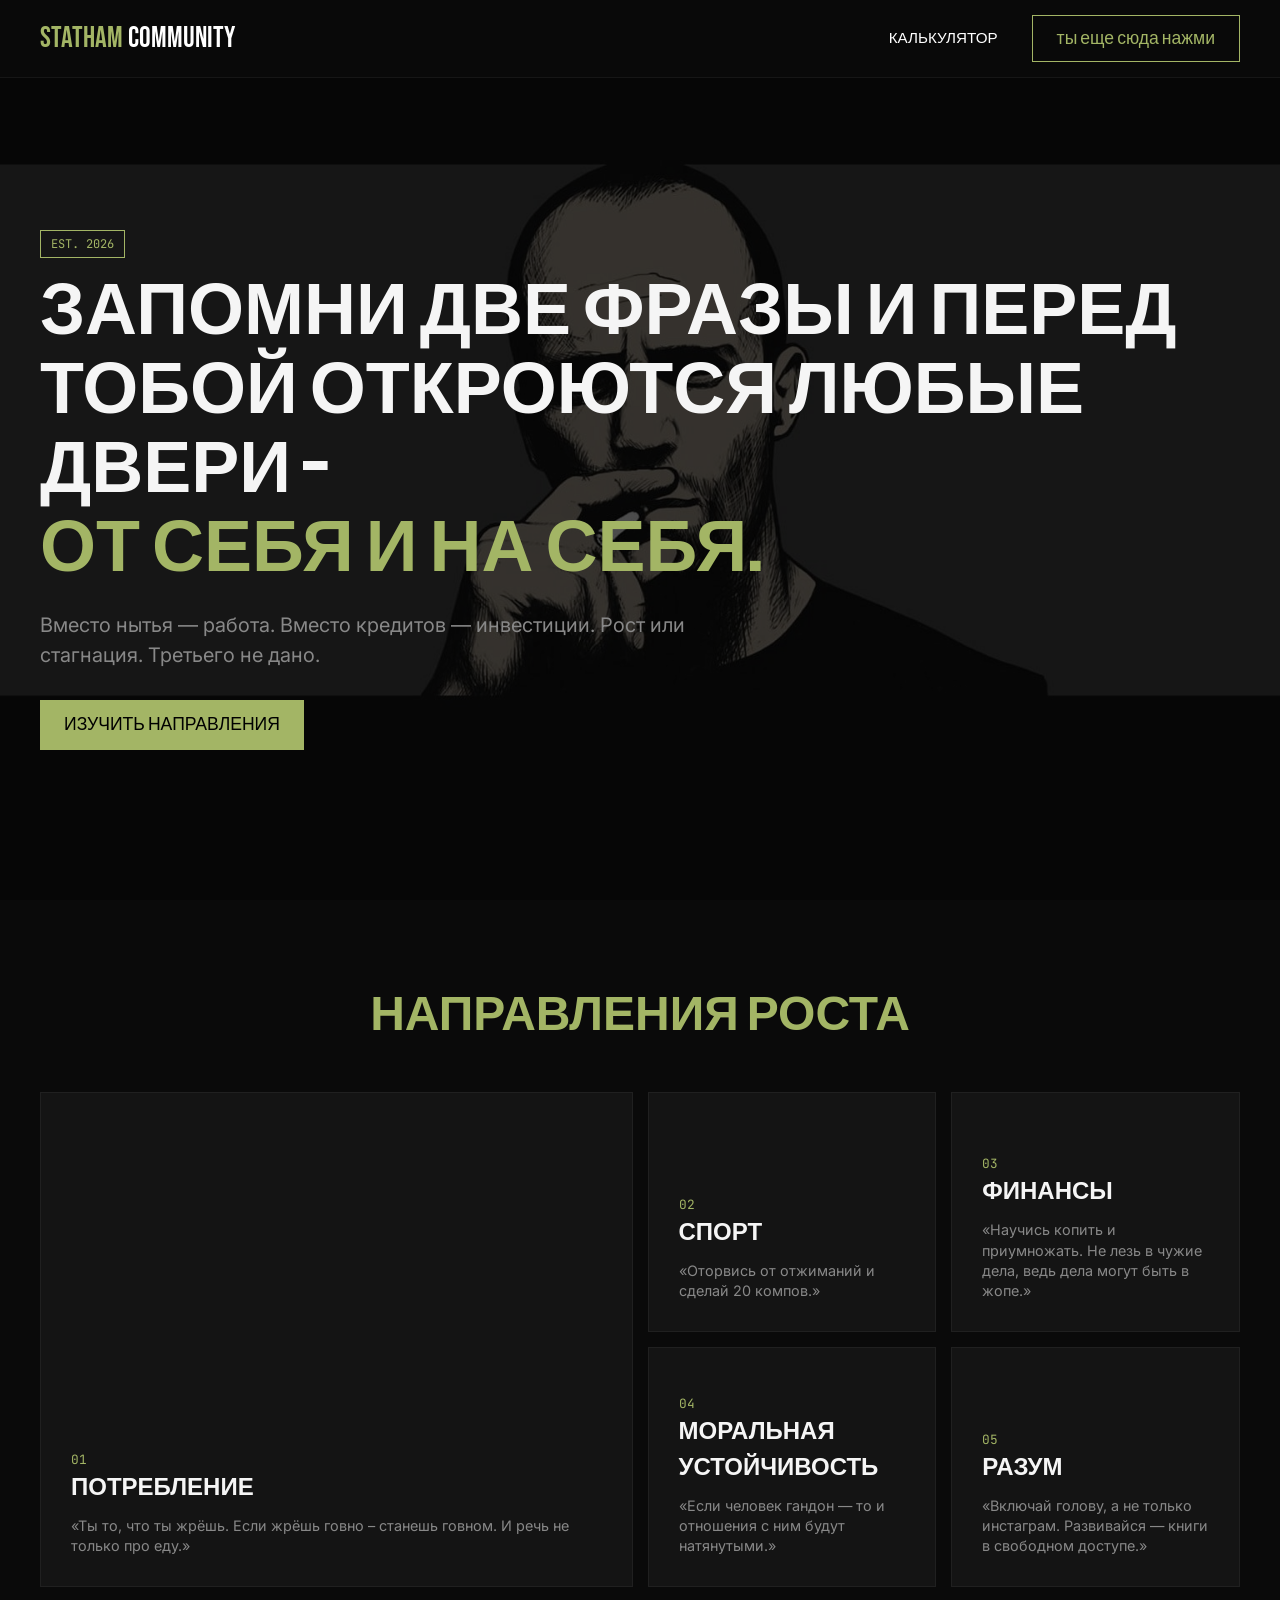
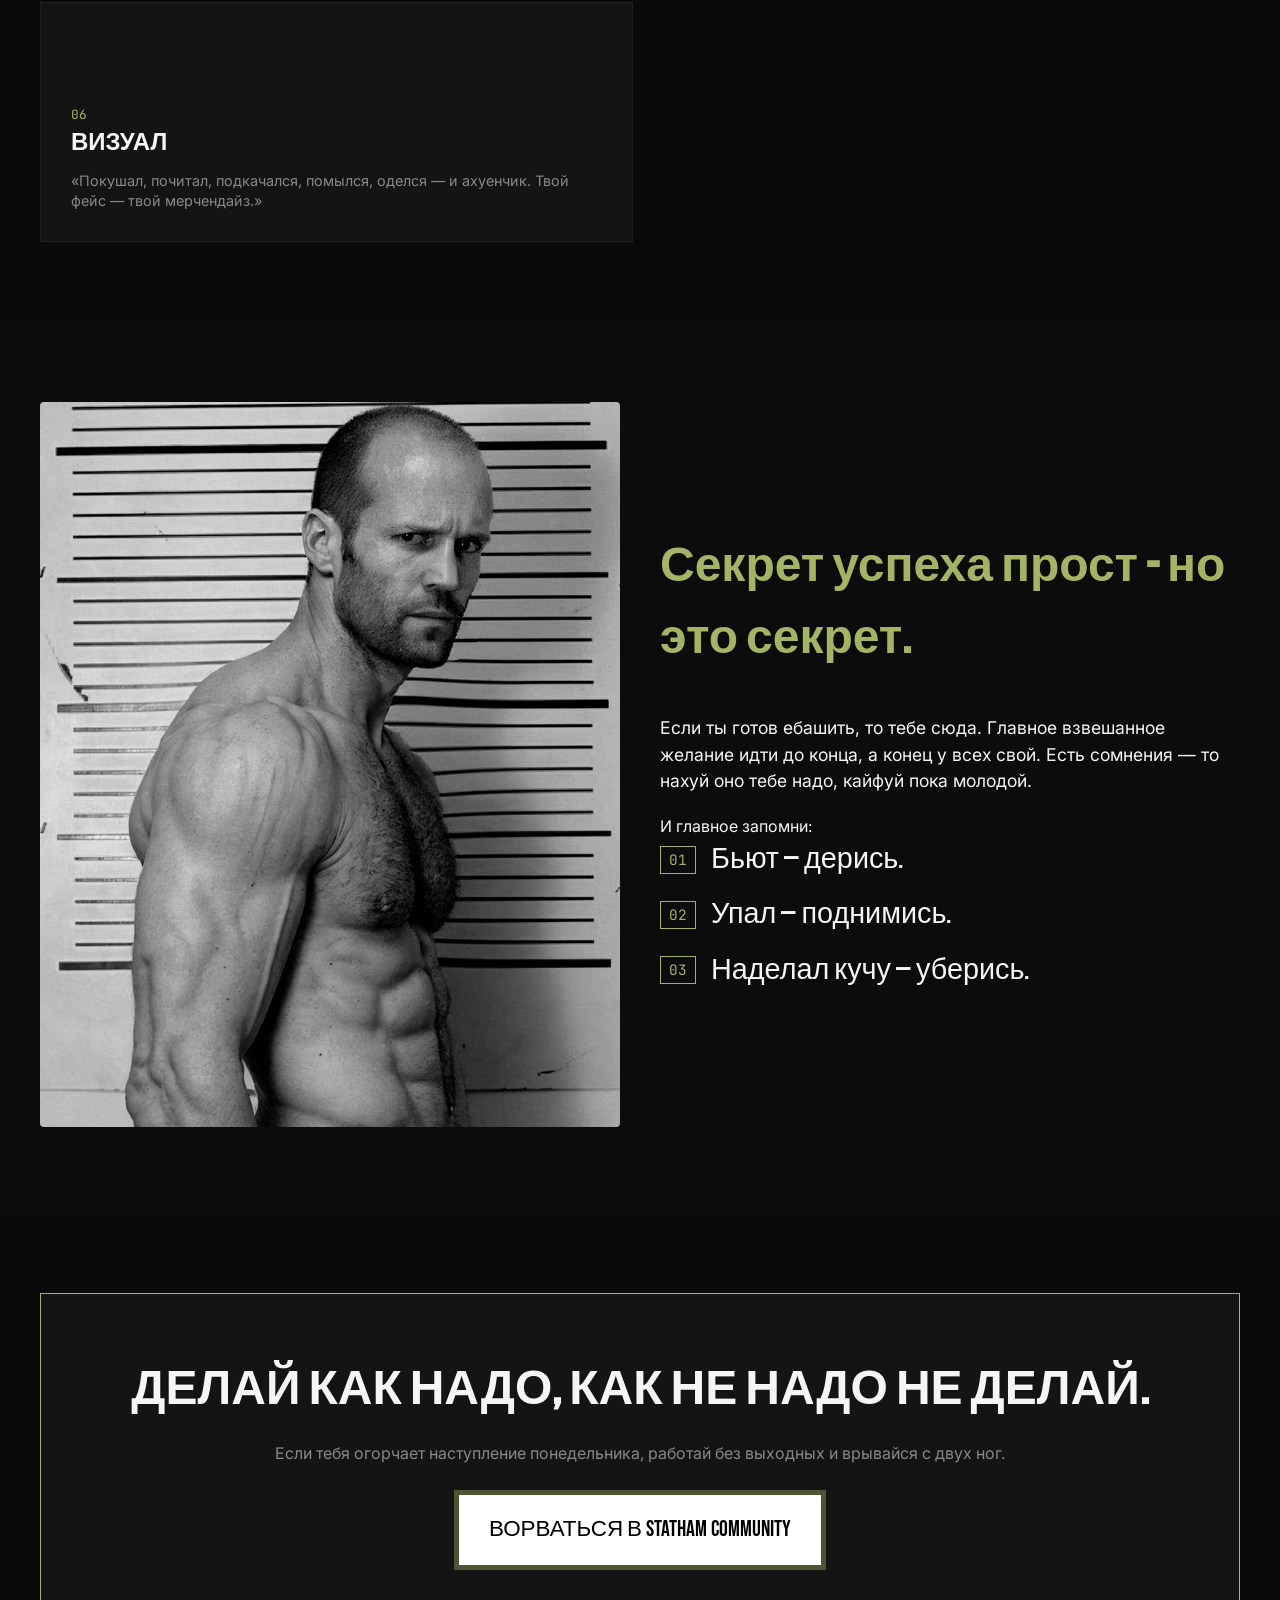
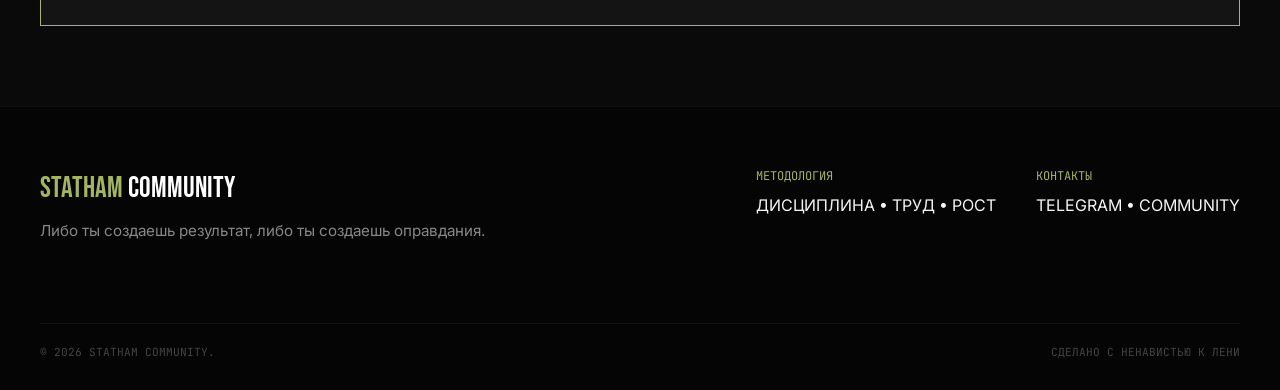
==== index.html @ 3c7dc732 "fix mobile" ====
<!DOCTYPE html>
<html lang="ru">
<head>
    <meta charset="UTF-8">
    <meta name="viewport" content="width=device-width, initial-scale=1.0, maximum-scale=1.0, user-scalable=no">
    <title>STATHAM COMMUNITY | Рост или стагнация</title>
    <link rel="preconnect" href="https://fonts.googleapis.com">
    <link rel="preconnect" href="https://fonts.gstatic.com" crossorigin>
    <link href="https://fonts.googleapis.com/css2?family=Bebas+Neue&family=Inter:wght@300;400;700;900&family=JetBrains+Mono:wght@400;500&display=swap" rel="stylesheet">
    <link rel="stylesheet" href="css/style.css">
</head>
<body>

    <div id="memModal" class="modal">
        <div class="modal-content modal-mem">
            <span class="close" id="closeMem">&times;</span>
            <div class="modal-badge">STATHAM ADVICE</div>
            <div class="modal-img-container">
                <img src="assets/death-in-poverty.jpg" alt="Advice" class="modal-img">
            </div>
            <p class="modal-caption">Деньги не главное, главное их наличие</p>
        </div>
    </div>

    <div id="calcModal" class="modal">
        <div class="modal-content modal-large">
            <span class="close" id="closeCalc">&times;</span>
            <div class="iframe-wrapper">
                <iframe src="calculation.html" frameborder="0" class="calc-iframe"></iframe>
            </div>
        </div>
    </div>

    <header class="header">
        <div class="container header-inner">
            <div class="logo">STATHAM <span>COMMUNITY</span></div>
            <nav class="header-buttons">
                <button class="btn btn-text" id="calcBtn">КАЛЬКУЛЯТОР</button>
                <button class="btn btn-outline" id="memBtn">ты еще сюда нажми</button>
            </nav>
        </div>
    </header>

    <main>
        <section class="hero">
            <div class="hero-bg"><img src="assets/statham-hero.jpg" alt="Statham Hero"></div>
            <div class="container hero-content">
                <div class="badge fade-up">EST. 2026</div>
                <h1 class="hero-title fade-up">Запомни две фразы и перед тобой откроются любые двери – <span>от себя и на себя.</span></h1>
                <p class="hero-subtitle fade-up">Вместо нытья — работа. Вместо кредитов — инвестиции. Рост или стагнация. Третьего не дано.</p>
                <div class="hero-actions fade-up">
                    <a href="#directions" class="btn btn-primary">ИЗУЧИТЬ НАПРАВЛЕНИЯ</a>
                </div>
            </div>
        </section>

        <section class="directions" id="directions">
            <div class="container">
                <h2 class="section-title fade-up">НАПРАВЛЕНИЯ РОСТА</h2>
                <div class="bento-grid">
                    <div class="bento-item card-large fade-up"><div class="card-content"><span class="card-num">01</span><h3>ПОТРЕБЛЕНИЕ</h3><p>«Ты то, что ты жрёшь. Если жрёшь говно – станешь говном. И речь не только про еду.»</p></div></div>
                    <div class="bento-item card-small fade-up"><div class="card-content"><span class="card-num">02</span><h3>СПОРТ</h3><p>«Оторвись от отжиманий и сделай 20 компов.»</p></div></div>
                    <div class="bento-item card-small fade-up"><div class="card-content"><span class="card-num">03</span><h3>ФИНАНСЫ</h3><p>«Научись копить и приумножать. Не лезь в чужие дела, ведь дела могут быть в жопе.»</p></div></div>
                    <div class="bento-item card-medium fade-up"><div class="card-content"><span class="card-num">04</span><h3>МОРАЛЬНАЯ УСТОЙЧИВОСТЬ</h3><p>«Если человек гандон — то и отношения с ним будут натянутыми.»</p></div></div>
                    <div class="bento-item card-medium fade-up"><div class="card-content"><span class="card-num">05</span><h3>РАЗУМ</h3><p>«Включай голову, а не только инстаграм. Развивайся — книги в свободном доступе.»</p></div></div>
                    <div class="bento-item card-wide fade-up"><div class="card-content"><span class="card-num">06</span><h3>ВИЗУАЛ</h3><p>«Покушал, почитал, подкачался, помылся, оделся — и ахуенчик. Твой фейс — твой мерчендайз.»</p></div></div>
                </div>
            </div>
        </section>

        <section class="rules">
            <div class="container rules-wrapper">
                <div class="rules-image fade-up"><img src="assets/statham-portrait.jpg" alt="Statham"></div>
                <div class="rules-content fade-up">
                    <h2 class="section-title left">Секрет успеха прост - но это секрет.</h2>
                    <p class="rules-text">Если ты готов ебашить, то тебе сюда. Главное взвешанное желание идти до конца, а конец у всех свой. Есть сомнения — то нахуй оно тебе надо, кайфуй пока молодой.</p>
                    <div class="rules-note">И главное запомни:</div>
                    <div class="rules-list">
                        <div class="rule-item"><span>01</span> Бьют — дерись.</div>
                        <div class="rule-item"><span>02</span> Упал — поднимись.</div>
                        <div class="rule-item"><span>03</span> Наделал кучу — уберись.</div>
                    </div>
                </div>
            </div>
        </section>

        <section class="cta">
            <div class="container">
                <div class="cta-box fade-up">
                    <h2 class="cta-title">ДЕЛАЙ КАК НАДО, КАК НЕ НАДО НЕ ДЕЛАЙ.</h2>
                    <p class="cta-text">Если тебя огорчает наступление понедельника, работай без выходных и врывайся с двух ног.</p>
                    <a href="https://t.me/+xe--AqXESy5hMDQy" class="btn btn-cta" target="_blank">ВОРВАТЬСЯ В STATHAM COMMUNITY</a>
                </div>
            </div>
        </section>
    </main>

    <footer class="footer">
        <div class="container footer-grid">
            <div class="footer-brand">
                <div class="logo">STATHAM <span>COMMUNITY</span></div>
                <p class="footer-tagline">Либо ты создаешь результат, либо ты создаешь оправдания.</p>
            </div>
            <div class="footer-info">
                <div class="footer-col">
                    <span class="footer-label">МЕТОДОЛОГИЯ</span>
                    <p>ДИСЦИПЛИНА • ТРУД • РОСТ</p>
                </div>
                <div class="footer-col">
                    <span class="footer-label">КОНТАКТЫ</span>
                    <p>TELEGRAM • COMMUNITY</p>
                </div>
            </div>
            <div class="footer-bottom">
                <p class="footer-copy">© 2026 STATHAM COMMUNITY.</p>
                <p class="footer-hate">СДЕЛАНО С НЕНАВИСТЬЮ К ЛЕНИ</p>
            </div>
        </div>
    </footer>

    <script src="js/script.js"></script>
</body>
</html>
---- css/style.css ----
:root {
    --primary: #A3B565;
    --primary-glow: rgba(163, 181, 101, 0.4);
    --bg: #0A0A0A;
    --card-bg: #141414;
    --text: #F5F5F5;
    --text-muted: #888;
    --font-main: 'Inter', sans-serif;
    --font-accent: 'Bebas Neue', sans-serif;
    --font-mono: 'JetBrains Mono', monospace;
    --transition: all 0.4s cubic-bezier(0.165, 0.84, 0.44, 1);
}

* { margin: 0; padding: 0; box-sizing: border-box; }
body { background: var(--bg); color: var(--text); font-family: var(--font-main); line-height: 1.5; overflow-x: hidden; -webkit-tap-highlight-color: transparent; }
.container { max-width: 1240px; margin: 0 auto; padding: 0 20px; }

.btn { display: inline-block; padding: 12px 24px; font-family: var(--font-accent); font-size: 1.1rem; text-decoration: none; cursor: pointer; border: none; transition: var(--transition); text-align: center; }
.btn-primary { background: var(--primary); color: #000; }
.btn-outline { background: transparent; border: 1px solid var(--primary); color: var(--primary); }
.btn-text { background: transparent; color: #fff; font-size: 0.95rem; }
.btn-cta { background: #fff; color: #000; padding: 18px 30px; font-size: 1.4rem; font-family: var(--font-accent); text-decoration: none; display: inline-block; box-shadow: 0 0 0 5px var(--primary-glow); }

.header { position: fixed; top: 0; width: 100%; z-index: 1000; padding: 15px 0; background: rgba(10, 10, 10, 0.9); backdrop-filter: blur(10px); border-bottom: 1px solid rgba(255,255,255,0.05); }
.header-inner { display: flex; justify-content: space-between; align-items: center; }
.logo { font-family: var(--font-accent); font-size: 1.8rem; color: var(--primary); text-decoration: none; }
.logo span { color: #fff; }
.header-buttons { display: flex; gap: 10px; }

.hero { min-height: 100vh; display: flex; align-items: center; position: relative; padding-top: 80px; }
.hero-bg { position: absolute; inset: 0; z-index: -1; }
.hero-bg img { width: 100%; height: 100%; object-fit: cover; filter: brightness(0.3) grayscale(0.4); }
.hero-title { font-size: clamp(2.2rem, 8vw, 4.5rem); line-height: 1.1; margin-bottom: 20px; text-transform: uppercase; font-family: var(--font-accent); }
.hero-title span { color: var(--primary); display: block; }
.hero-subtitle { font-size: clamp(1rem, 4vw, 1.25rem); color: var(--text-muted); max-width: 650px; margin-bottom: 30px; }
.badge { display: inline-block; font-family: var(--font-mono); color: var(--primary); border: 1px solid var(--primary); padding: 4px 10px; font-size: 0.75rem; margin-bottom: 15px; }

.directions { padding: 80px 0; }
.section-title { font-size: clamp(2.2rem, 6vw, 3rem); color: var(--primary); text-align: center; margin-bottom: 40px; font-family: var(--font-accent); }
.section-title.left { text-align: left; }

.bento-grid { display: grid; grid-template-columns: repeat(4, 1fr); grid-auto-rows: 240px; gap: 15px; }
.bento-item { background: var(--card-bg); padding: 30px; border: 1px solid rgba(255,255,255,0.05); transition: 0.3s; display: flex; flex-direction: column; justify-content: flex-end; }
.card-num { font-family: var(--font-mono); font-size: 0.8rem; color: var(--primary); margin-bottom: 10px; }
.bento-item h3 { font-size: 1.5rem; margin-bottom: 10px; font-family: var(--font-accent); }
.bento-item p { font-size: 0.9rem; color: var(--text-muted); line-height: 1.4; }

.card-large { grid-column: span 2; grid-row: span 2; }
.card-wide { grid-column: span 2; }

.rules { padding: 80px 0; background: #0c0c0c; }
.rules-wrapper { display: grid; grid-template-columns: 1fr 1fr; gap: 40px; align-items: center; }
.rules-image img { width: 100%; border-radius: 4px; filter: grayscale(1); }
.rules-text { font-size: 1.1rem; margin-bottom: 20px; }
.rule-item { font-family: var(--font-accent); font-size: clamp(1.4rem, 4vw, 1.8rem); margin-bottom: 12px; display: flex; align-items: center; gap: 15px; }
.rule-item span { font-family: var(--font-mono); font-size: 0.9rem; border: 1px solid var(--primary); padding: 2px 8px; color: var(--primary); }

.cta { padding: 80px 0; }
.cta-box { background: var(--card-bg); border: 1px solid var(--primary); padding: 60px 20px; text-align: center; }
.cta-title { font-size: clamp(2rem, 6vw, 3rem); margin-bottom: 15px; font-family: var(--font-accent); }
.cta-text { margin-bottom: 30px; color: var(--text-muted); }

.footer { background: #050505; padding: 60px 0 30px; border-top: 1px solid #111; }
.footer-grid { display: grid; grid-template-columns: 1.2fr 1fr; gap: 40px; }
.footer-tagline { color: var(--text-muted); margin-top: 10px; font-size: 0.95rem; }
.footer-info { display: flex; gap: 40px; justify-content: flex-end; }
.footer-label { font-family: var(--font-mono); color: var(--primary); font-size: 0.75rem; display: block; margin-bottom: 8px; }
.footer-bottom { grid-column: span 2; margin-top: 40px; padding-top: 20px; border-top: 1px solid #111; display: flex; justify-content: space-between; font-family: var(--font-mono); font-size: 0.7rem; color: #444; }

.modal { display: none; position: fixed; inset: 0; z-index: 2000; background: rgba(0,0,0,0.96); align-items: center; justify-content: center; padding: 10px; }
.modal-content { background: var(--card-bg); position: relative; width: 100%; max-width: 500px; border-top: 4px solid var(--primary); }
.modal-large { max-width: 900px; height: 95vh; display: flex; flex-direction: column; }
.iframe-wrapper { flex-grow: 1; width: 100%; height: 100%; -webkit-overflow-scrolling: touch; overflow-y: auto; }
.calc-iframe { width: 100%; height: 100%; min-height: 100%; }

.close { position: absolute; top: 10px; right: 15px; font-size: 2.5rem; color: #666; cursor: pointer; z-index: 100; }

.fade-up { opacity: 0; transform: translateY(30px); transition: 0.8s ease-out; }
.fade-up.visible { opacity: 1; transform: translateY(0); }


@media (max-width: 850px) {
    .bento-grid { grid-template-columns: repeat(2, 1fr); grid-auto-rows: 220px; }
    .footer-grid { grid-template-columns: 1fr; gap: 30px; }
    .footer-info { justify-content: flex-start; }
    .rules-wrapper { grid-template-columns: 1fr; }
}

@media (max-width: 600px) {
    .header-inner { flex-direction: column; gap: 15px; }
    .header-buttons { width: 100%; }
    .header-buttons .btn { flex: 1; padding: 10px 5px; font-size: 0.85rem; }

    .hero { text-align: center; }
    .hero-subtitle { margin: 0 auto 30px; }

    .bento-grid { grid-template-columns: 1fr; grid-auto-rows: auto; }
    .bento-item { grid-column: span 1 !important; grid-row: span 1 !important; min-height: 180px; }
    
    .footer-bottom { flex-direction: column; gap: 10px; text-align: center; }
    
    .modal-large { height: 100%; width: 100%; max-height: 100vh; border: none; }
}
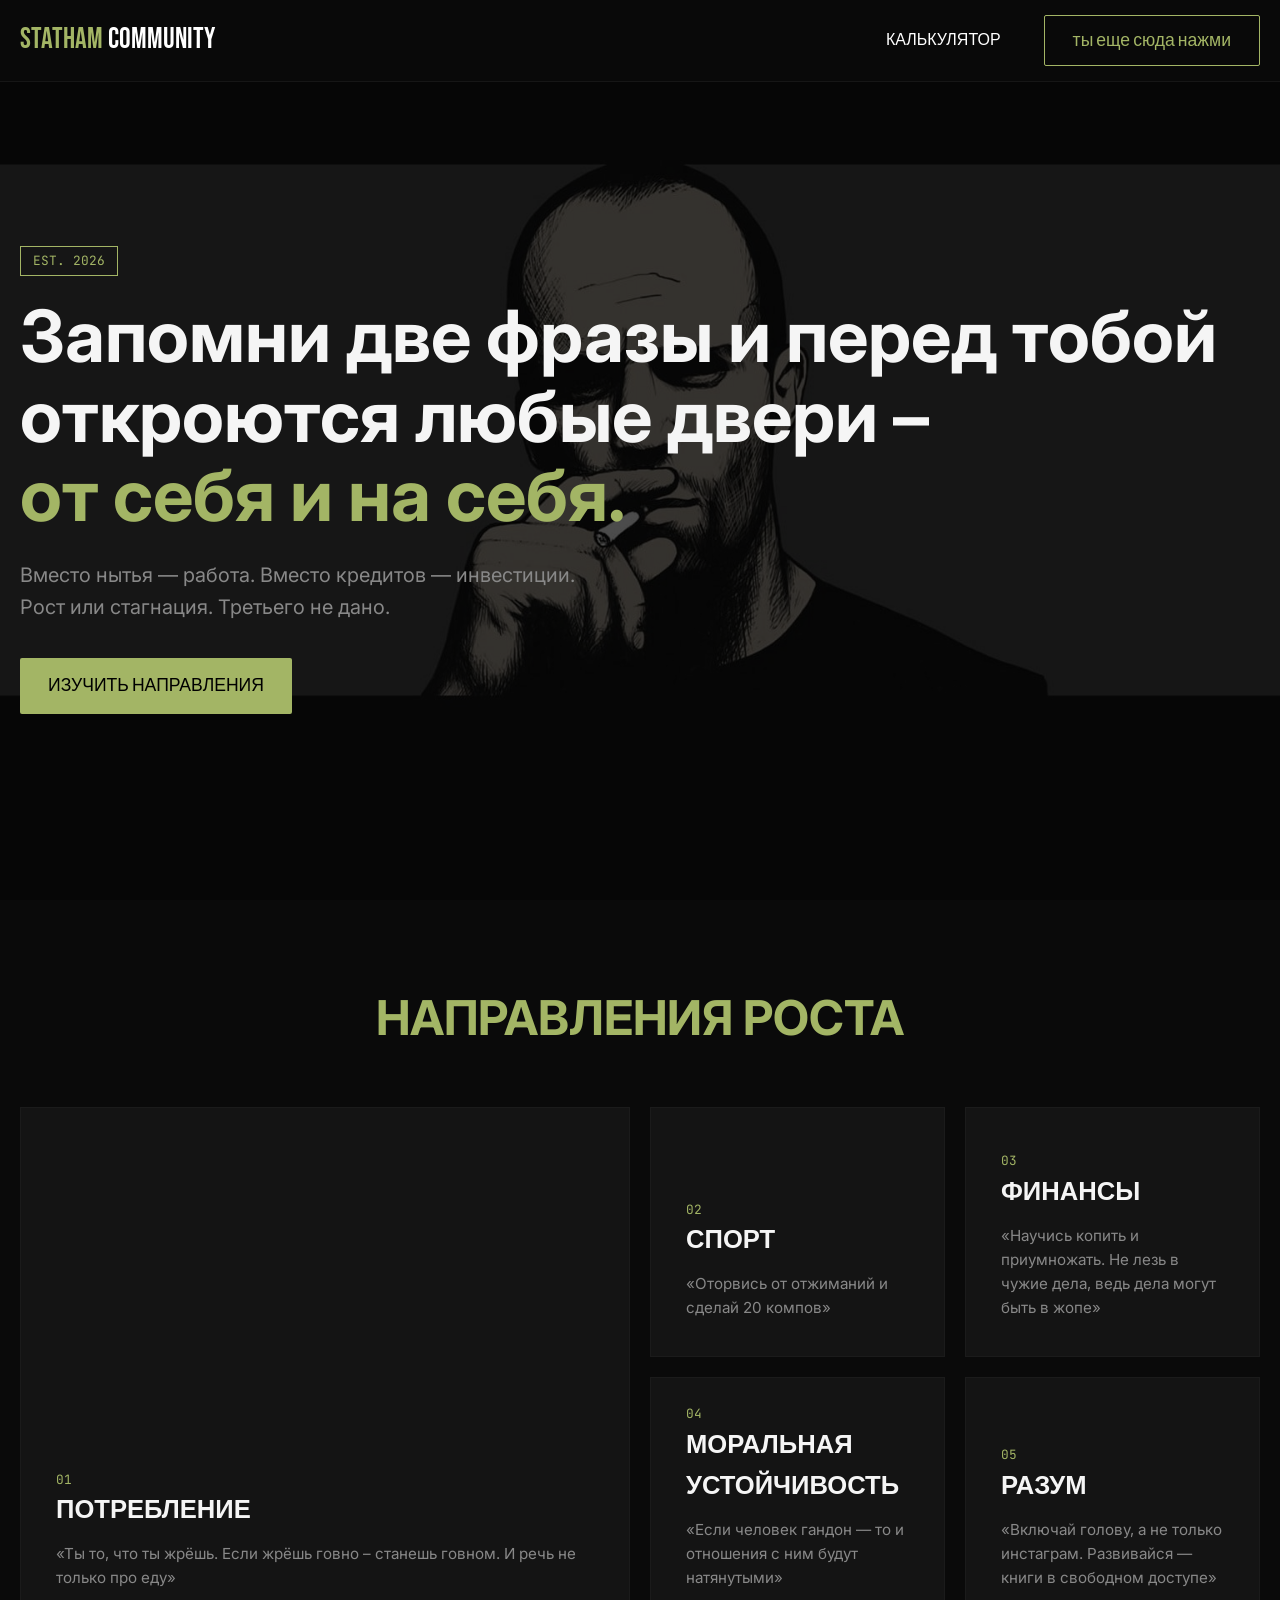
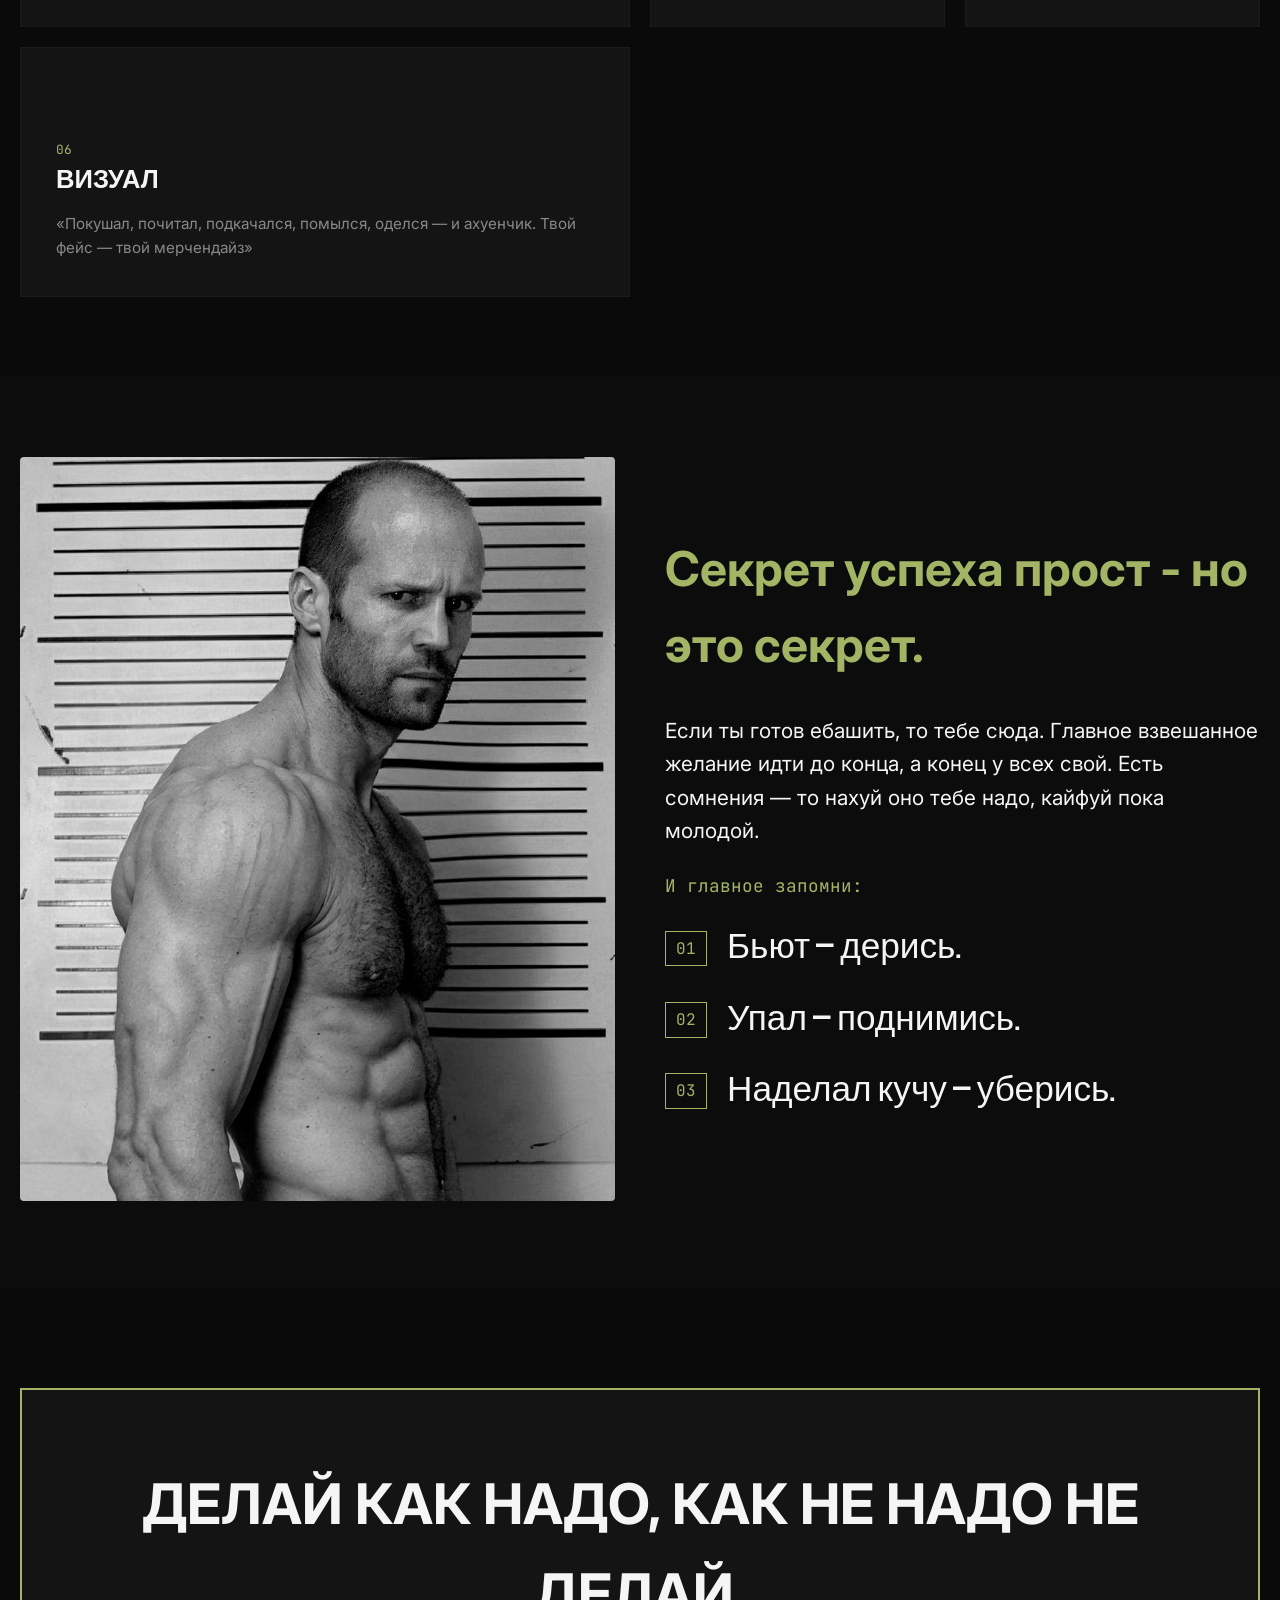
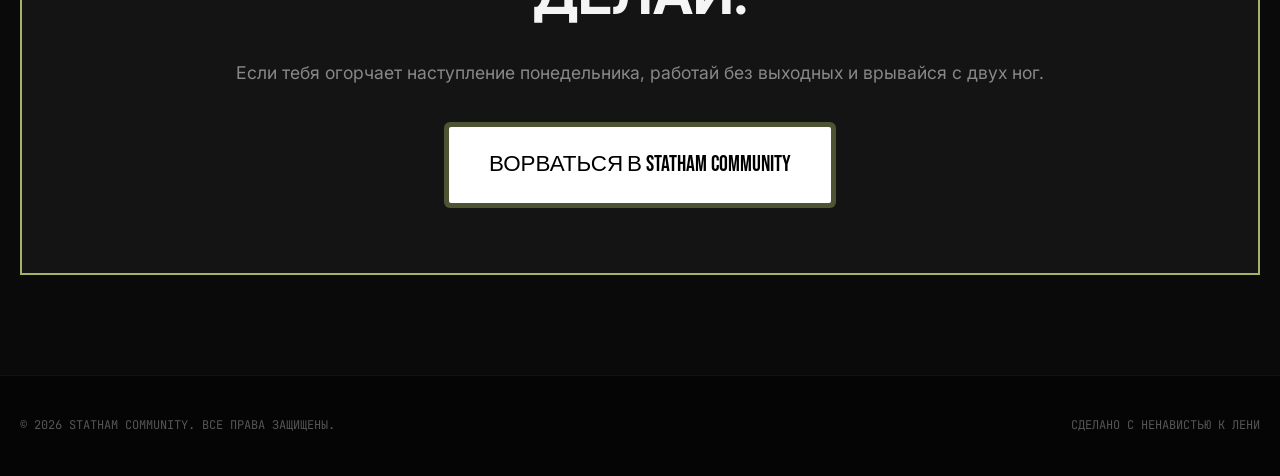
==== commit 223f3533: "fix mobile" ====
--- a/index.html
+++ b/index.html
@@ -4,13 +4,16 @@
     <meta charset="UTF-8">
     <meta name="viewport" content="width=device-width, initial-scale=1.0, maximum-scale=1.0, user-scalable=no">
     <title>STATHAM COMMUNITY | Рост или стагнация</title>
+    
     <link rel="preconnect" href="https://fonts.googleapis.com">
     <link rel="preconnect" href="https://fonts.gstatic.com" crossorigin>
     <link href="https://fonts.googleapis.com/css2?family=Bebas+Neue&family=Inter:wght@300;400;700;900&family=JetBrains+Mono:wght@400;500&display=swap" rel="stylesheet">
+    
     <link rel="stylesheet" href="css/style.css">
 </head>
 <body>
 
+    <!-- Модальное окно: Мем -->
     <div id="memModal" class="modal">
         <div class="modal-content modal-mem">
             <span class="close" id="closeMem">&times;</span>
@@ -22,10 +25,11 @@
         </div>
     </div>
 
+    <!-- Модальное окно: Калькулятор -->
     <div id="calcModal" class="modal">
         <div class="modal-content modal-large">
             <span class="close" id="closeCalc">&times;</span>
-            <div class="iframe-wrapper">
+            <div class="iframe-scroll-wrapper">
                 <iframe src="calculation.html" frameborder="0" class="calc-iframe"></iframe>
             </div>
         </div>
@@ -33,7 +37,7 @@
 
     <header class="header">
         <div class="container header-inner">
-            <div class="logo">STATHAM <span>COMMUNITY</span></div>
+            <a href="#" class="logo">STATHAM <span>COMMUNITY</span></a>
             <nav class="header-buttons">
                 <button class="btn btn-text" id="calcBtn">КАЛЬКУЛЯТОР</button>
                 <button class="btn btn-outline" id="memBtn">ты еще сюда нажми</button>
@@ -43,7 +47,9 @@
 
     <main>
         <section class="hero">
-            <div class="hero-bg"><img src="assets/statham-hero.jpg" alt="Statham Hero"></div>
+            <div class="hero-bg">
+                <img src="assets/statham-hero.jpg" alt="Jason Statham">
+            </div>
             <div class="container hero-content">
                 <div class="badge fade-up">EST. 2026</div>
                 <h1 class="hero-title fade-up">Запомни две фразы и перед тобой откроются любые двери – <span>от себя и на себя.</span></h1>
@@ -58,19 +64,57 @@
             <div class="container">
                 <h2 class="section-title fade-up">НАПРАВЛЕНИЯ РОСТА</h2>
                 <div class="bento-grid">
-                    <div class="bento-item card-large fade-up"><div class="card-content"><span class="card-num">01</span><h3>ПОТРЕБЛЕНИЕ</h3><p>«Ты то, что ты жрёшь. Если жрёшь говно – станешь говном. И речь не только про еду.»</p></div></div>
-                    <div class="bento-item card-small fade-up"><div class="card-content"><span class="card-num">02</span><h3>СПОРТ</h3><p>«Оторвись от отжиманий и сделай 20 компов.»</p></div></div>
-                    <div class="bento-item card-small fade-up"><div class="card-content"><span class="card-num">03</span><h3>ФИНАНСЫ</h3><p>«Научись копить и приумножать. Не лезь в чужие дела, ведь дела могут быть в жопе.»</p></div></div>
-                    <div class="bento-item card-medium fade-up"><div class="card-content"><span class="card-num">04</span><h3>МОРАЛЬНАЯ УСТОЙЧИВОСТЬ</h3><p>«Если человек гандон — то и отношения с ним будут натянутыми.»</p></div></div>
-                    <div class="bento-item card-medium fade-up"><div class="card-content"><span class="card-num">05</span><h3>РАЗУМ</h3><p>«Включай голову, а не только инстаграм. Развивайся — книги в свободном доступе.»</p></div></div>
-                    <div class="bento-item card-wide fade-up"><div class="card-content"><span class="card-num">06</span><h3>ВИЗУАЛ</h3><p>«Покушал, почитал, подкачался, помылся, оделся — и ахуенчик. Твой фейс — твой мерчендайз.»</p></div></div>
+                    <div class="bento-item card-large fade-up">
+                        <div class="card-content">
+                            <span class="card-num">01</span>
+                            <h3>ПОТРЕБЛЕНИЕ</h3>
+                            <p>«Ты то, что ты жрёшь. Если жрёшь говно – станешь говном. И речь не только про еду»</p>
+                        </div>
+                    </div>
+                    <div class="bento-item card-small fade-up">
+                        <div class="card-content">
+                            <span class="card-num">02</span>
+                            <h3>СПОРТ</h3>
+                            <p>«Оторвись от отжиманий и сделай 20 компов»</p>
+                        </div>
+                    </div>
+                    <div class="bento-item card-small fade-up">
+                        <div class="card-content">
+                            <span class="card-num">03</span>
+                            <h3>ФИНАНСЫ</h3>
+                            <p>«Научись копить и приумножать. Не лезь в чужие дела, ведь дела могут быть в жопе»</p>
+                        </div>
+                    </div>
+                    <div class="bento-item card-medium fade-up">
+                        <div class="card-content">
+                            <span class="card-num">04</span>
+                            <h3>МОРАЛЬНАЯ УСТОЙЧИВОСТЬ</h3>
+                            <p>«Если человек гандон — то и отношения с ним будут натянутыми»</p>
+                        </div>
+                    </div>
+                    <div class="bento-item card-medium fade-up">
+                        <div class="card-content">
+                            <span class="card-num">05</span>
+                            <h3>РАЗУМ</h3>
+                            <p>«Включай голову, а не только инстаграм. Развивайся — книги в свободном доступе»</p>
+                        </div>
+                    </div>
+                    <div class="bento-item card-wide fade-up">
+                        <div class="card-content">
+                            <span class="card-num">06</span>
+                            <h3>ВИЗУАЛ</h3>
+                            <p>«Покушал, почитал, подкачался, помылся, оделся — и ахуенчик. Твой фейс — твой мерчендайз»</p>
+                        </div>
+                    </div>
                 </div>
             </div>
         </section>
 
         <section class="rules">
             <div class="container rules-wrapper">
-                <div class="rules-image fade-up"><img src="assets/statham-portrait.jpg" alt="Statham"></div>
+                <div class="rules-image fade-up">
+                    <img src="assets/statham-portrait.jpg" alt="Statham">
+                </div>
                 <div class="rules-content fade-up">
                     <h2 class="section-title left">Секрет успеха прост - но это секрет.</h2>
                     <p class="rules-text">Если ты готов ебашить, то тебе сюда. Главное взвешанное желание идти до конца, а конец у всех свой. Есть сомнения — то нахуй оно тебе надо, кайфуй пока молодой.</p>
@@ -96,25 +140,9 @@
     </main>
 
     <footer class="footer">
-        <div class="container footer-grid">
-            <div class="footer-brand">
-                <div class="logo">STATHAM <span>COMMUNITY</span></div>
-                <p class="footer-tagline">Либо ты создаешь результат, либо ты создаешь оправдания.</p>
-            </div>
-            <div class="footer-info">
-                <div class="footer-col">
-                    <span class="footer-label">МЕТОДОЛОГИЯ</span>
-                    <p>ДИСЦИПЛИНА • ТРУД • РОСТ</p>
-                </div>
-                <div class="footer-col">
-                    <span class="footer-label">КОНТАКТЫ</span>
-                    <p>TELEGRAM • COMMUNITY</p>
-                </div>
-            </div>
-            <div class="footer-bottom">
-                <p class="footer-copy">© 2026 STATHAM COMMUNITY.</p>
-                <p class="footer-hate">СДЕЛАНО С НЕНАВИСТЬЮ К ЛЕНИ</p>
-            </div>
+        <div class="container footer-bottom">
+            <p class="footer-copy">© 2026 STATHAM COMMUNITY. ВСЕ ПРАВА ЗАЩИЩЕНЫ.</p>
+            <p class="footer-hate">СДЕЛАНО С НЕНАВИСТЬЮ К ЛЕНИ</p>
         </div>
     </footer>
 
--- a/css/style.css
+++ b/css/style.css
@@ -11,93 +11,105 @@
     --transition: all 0.4s cubic-bezier(0.165, 0.84, 0.44, 1);
 }
 
+/* Base */
 * { margin: 0; padding: 0; box-sizing: border-box; }
-body { background: var(--bg); color: var(--text); font-family: var(--font-main); line-height: 1.5; overflow-x: hidden; -webkit-tap-highlight-color: transparent; }
-.container { max-width: 1240px; margin: 0 auto; padding: 0 20px; }
+html { scroll-behavior: smooth; }
+body { background: var(--bg); color: var(--text); font-family: var(--font-main); line-height: 1.6; overflow-x: hidden; }
+.container { max-width: 1300px; margin: 0 auto; padding: 0 20px; }
 
-.btn { display: inline-block; padding: 12px 24px; font-family: var(--font-accent); font-size: 1.1rem; text-decoration: none; cursor: pointer; border: none; transition: var(--transition); text-align: center; }
+/* Buttons */
+.btn { display: inline-block; padding: 14px 28px; font-family: var(--font-accent); font-size: 1.1rem; text-decoration: none; cursor: pointer; border: none; transition: var(--transition); border-radius: 2px; text-align: center; }
 .btn-primary { background: var(--primary); color: #000; }
 .btn-outline { background: transparent; border: 1px solid var(--primary); color: var(--primary); }
-.btn-text { background: transparent; color: #fff; font-size: 0.95rem; }
-.btn-cta { background: #fff; color: #000; padding: 18px 30px; font-size: 1.4rem; font-family: var(--font-accent); text-decoration: none; display: inline-block; box-shadow: 0 0 0 5px var(--primary-glow); }
+.btn-text { background: transparent; color: #fff; font-size: 1rem; }
+.btn-cta { background: #fff; color: #000; padding: 20px 40px; font-size: 1.4rem; font-family: var(--font-accent); text-decoration: none; display: inline-block; box-shadow: 0 0 0 5px var(--primary-glow); }
 
+/* Header */
 .header { position: fixed; top: 0; width: 100%; z-index: 1000; padding: 15px 0; background: rgba(10, 10, 10, 0.9); backdrop-filter: blur(10px); border-bottom: 1px solid rgba(255,255,255,0.05); }
 .header-inner { display: flex; justify-content: space-between; align-items: center; }
 .logo { font-family: var(--font-accent); font-size: 1.8rem; color: var(--primary); text-decoration: none; }
 .logo span { color: #fff; }
-.header-buttons { display: flex; gap: 10px; }
+.header-buttons { display: flex; gap: 15px; }
 
-.hero { min-height: 100vh; display: flex; align-items: center; position: relative; padding-top: 80px; }
+/* Hero */
+.hero { height: 100vh; display: flex; align-items: center; position: relative; overflow: hidden; padding-top: 60px; }
 .hero-bg { position: absolute; inset: 0; z-index: -1; }
-.hero-bg img { width: 100%; height: 100%; object-fit: cover; filter: brightness(0.3) grayscale(0.4); }
-.hero-title { font-size: clamp(2.2rem, 8vw, 4.5rem); line-height: 1.1; margin-bottom: 20px; text-transform: uppercase; font-family: var(--font-accent); }
+.hero-bg img { width: 100%; height: 100%; object-fit: cover; filter: brightness(0.3) grayscale(0.5); }
+.hero-content { width: 100%; }
+.hero-title { font-size: clamp(2rem, 8vw, 4.5rem); line-height: 1.1; margin-bottom: 25px; }
 .hero-title span { color: var(--primary); display: block; }
-.hero-subtitle { font-size: clamp(1rem, 4vw, 1.25rem); color: var(--text-muted); max-width: 650px; margin-bottom: 30px; }
-.badge { display: inline-block; font-family: var(--font-mono); color: var(--primary); border: 1px solid var(--primary); padding: 4px 10px; font-size: 0.75rem; margin-bottom: 15px; }
+.hero-subtitle { font-size: clamp(1rem, 4vw, 1.25rem); color: var(--text-muted); max-width: 600px; margin-bottom: 35px; }
+.badge { display: inline-block; font-family: var(--font-mono); color: var(--primary); border: 1px solid var(--primary); padding: 4px 12px; font-size: 0.8rem; margin-bottom: 20px; }
 
+/* Bento Grid */
 .directions { padding: 80px 0; }
-.section-title { font-size: clamp(2.2rem, 6vw, 3rem); color: var(--primary); text-align: center; margin-bottom: 40px; font-family: var(--font-accent); }
-.section-title.left { text-align: left; }
+.section-title { font-size: clamp(2rem, 6vw, 3rem); color: var(--primary); text-align: center; margin-bottom: 50px; }
+.section-title.left { text-align: left; margin-bottom: 30px; }
 
-.bento-grid { display: grid; grid-template-columns: repeat(4, 1fr); grid-auto-rows: 240px; gap: 15px; }
-.bento-item { background: var(--card-bg); padding: 30px; border: 1px solid rgba(255,255,255,0.05); transition: 0.3s; display: flex; flex-direction: column; justify-content: flex-end; }
-.card-num { font-family: var(--font-mono); font-size: 0.8rem; color: var(--primary); margin-bottom: 10px; }
-.bento-item h3 { font-size: 1.5rem; margin-bottom: 10px; font-family: var(--font-accent); }
-.bento-item p { font-size: 0.9rem; color: var(--text-muted); line-height: 1.4; }
+.bento-grid { display: grid; grid-template-columns: repeat(4, 1fr); grid-auto-rows: 250px; gap: 20px; }
+.bento-item { background: var(--card-bg); padding: 35px; border: 1px solid rgba(255,255,255,0.03); display: flex; flex-direction: column; justify-content: flex-end; transition: var(--transition); }
+.card-num { font-family: var(--font-mono); font-size: 0.8rem; color: var(--primary); margin-bottom: 15px; }
+.bento-item h3 { font-size: 1.6rem; margin-bottom: 10px; font-family: var(--font-accent); }
+.bento-item p { color: var(--text-muted); font-size: 0.95rem; }
 
 .card-large { grid-column: span 2; grid-row: span 2; }
 .card-wide { grid-column: span 2; }
 
+/* Rules */
 .rules { padding: 80px 0; background: #0c0c0c; }
-.rules-wrapper { display: grid; grid-template-columns: 1fr 1fr; gap: 40px; align-items: center; }
+.rules-wrapper { display: grid; grid-template-columns: 1fr 1fr; gap: 50px; align-items: center; }
 .rules-image img { width: 100%; border-radius: 4px; filter: grayscale(1); }
-.rules-text { font-size: 1.1rem; margin-bottom: 20px; }
-.rule-item { font-family: var(--font-accent); font-size: clamp(1.4rem, 4vw, 1.8rem); margin-bottom: 12px; display: flex; align-items: center; gap: 15px; }
-.rule-item span { font-family: var(--font-mono); font-size: 0.9rem; border: 1px solid var(--primary); padding: 2px 8px; color: var(--primary); }
+.rules-text { font-size: clamp(1.1rem, 3vw, 1.3rem); margin-bottom: 25px; }
+.rules-note { font-family: var(--font-mono); color: var(--primary); font-size: 1.1rem; margin-bottom: 20px; }
+.rule-item { font-family: var(--font-accent); font-size: clamp(1.5rem, 5vw, 2.2rem); margin-bottom: 15px; display: flex; gap: 20px; align-items: center; }
+.rule-item span { font-family: var(--font-mono); font-size: 1rem; border: 1px solid var(--primary); padding: 4px 10px; color: var(--primary); }
 
-.cta { padding: 80px 0; }
-.cta-box { background: var(--card-bg); border: 1px solid var(--primary); padding: 60px 20px; text-align: center; }
-.cta-title { font-size: clamp(2rem, 6vw, 3rem); margin-bottom: 15px; font-family: var(--font-accent); }
-.cta-text { margin-bottom: 30px; color: var(--text-muted); }
+/* CTA */
+.cta { padding: 100px 0; text-align: center; }
+.cta-box { background: var(--card-bg); border: 2px solid var(--primary); padding: 70px 30px; }
+.cta-title { font-size: clamp(1.8rem, 6vw, 3.5rem); margin-bottom: 20px; }
+.cta-text { font-size: 1.1rem; color: var(--text-muted); margin-bottom: 40px; }
 
-.footer { background: #050505; padding: 60px 0 30px; border-top: 1px solid #111; }
-.footer-grid { display: grid; grid-template-columns: 1.2fr 1fr; gap: 40px; }
-.footer-tagline { color: var(--text-muted); margin-top: 10px; font-size: 0.95rem; }
-.footer-info { display: flex; gap: 40px; justify-content: flex-end; }
-.footer-label { font-family: var(--font-mono); color: var(--primary); font-size: 0.75rem; display: block; margin-bottom: 8px; }
-.footer-bottom { grid-column: span 2; margin-top: 40px; padding-top: 20px; border-top: 1px solid #111; display: flex; justify-content: space-between; font-family: var(--font-mono); font-size: 0.7rem; color: #444; }
+/* Footer */
+.footer { padding: 40px 0; background: #050505; border-top: 1px solid #111; }
+.footer-bottom { display: flex; justify-content: space-between; align-items: center; gap: 20px; }
+.footer-copy, .footer-hate { font-family: var(--font-mono); font-size: 0.75rem; color: #555; }
 
-.modal { display: none; position: fixed; inset: 0; z-index: 2000; background: rgba(0,0,0,0.96); align-items: center; justify-content: center; padding: 10px; }
-.modal-content { background: var(--card-bg); position: relative; width: 100%; max-width: 500px; border-top: 4px solid var(--primary); }
-.modal-large { max-width: 900px; height: 95vh; display: flex; flex-direction: column; }
-.iframe-wrapper { flex-grow: 1; width: 100%; height: 100%; -webkit-overflow-scrolling: touch; overflow-y: auto; }
-.calc-iframe { width: 100%; height: 100%; min-height: 100%; }
+/* Modals */
+.modal { display: none; position: fixed; inset: 0; z-index: 2000; background: rgba(0,0,0,0.97); align-items: center; justify-content: center; padding: 15px; }
+.modal-content { background: var(--card-bg); position: relative; border-top: 4px solid var(--primary); width: 100%; }
+.modal-mem { max-width: 500px; padding: 30px; text-align: center; }
+.modal-img-container { width: 100%; max-height: 60vh; overflow: hidden; margin-bottom: 20px; }
+.modal-img { max-width: 100%; max-height: 100%; object-fit: contain; }
+.modal-large { max-width: 900px; height: 90vh; display: flex; flex-direction: column; }
+.iframe-scroll-wrapper { flex-grow: 1; overflow-y: auto; -webkit-overflow-scrolling: touch; }
+.calc-iframe { width: 100%; height: 100%; border: none; display: block; }
+.close { position: absolute; top: 10px; right: 15px; font-size: 2.5rem; color: #444; cursor: pointer; z-index: 100; transition: 0.3s; }
+.close:hover { color: var(--primary); }
 
-.close { position: absolute; top: 10px; right: 15px; font-size: 2.5rem; color: #666; cursor: pointer; z-index: 100; }
-
+/* Animations */
 .fade-up { opacity: 0; transform: translateY(30px); transition: 0.8s ease-out; }
 .fade-up.visible { opacity: 1; transform: translateY(0); }
 
-
+/* Mobile Adaptivity */
 @media (max-width: 850px) {
     .bento-grid { grid-template-columns: repeat(2, 1fr); grid-auto-rows: 220px; }
-    .footer-grid { grid-template-columns: 1fr; gap: 30px; }
-    .footer-info { justify-content: flex-start; }
     .rules-wrapper { grid-template-columns: 1fr; }
 }
 
 @media (max-width: 600px) {
-    .header-inner { flex-direction: column; gap: 15px; }
-    .header-buttons { width: 100%; }
-    .header-buttons .btn { flex: 1; padding: 10px 5px; font-size: 0.85rem; }
-
-    .hero { text-align: center; }
+    .container { padding: 0 15px; }
+    .header-inner { flex-direction: column; gap: 15px; padding: 5px 0; }
+    .header-buttons { width: 100%; gap: 8px; }
+    .header-buttons .btn { flex: 1; padding: 12px 5px; font-size: 0.85rem; }
+    
+    .hero { text-align: center; height: auto; padding: 140px 0 80px; }
     .hero-subtitle { margin: 0 auto 30px; }
 
     .bento-grid { grid-template-columns: 1fr; grid-auto-rows: auto; }
-    .bento-item { grid-column: span 1 !important; grid-row: span 1 !important; min-height: 180px; }
-    
-    .footer-bottom { flex-direction: column; gap: 10px; text-align: center; }
-    
-    .modal-large { height: 100%; width: 100%; max-height: 100vh; border: none; }
+    .card-large, .card-wide { grid-column: span 1; grid-row: span 1; }
+    .bento-item { min-height: 200px; padding: 25px; }
+
+    .footer-bottom { flex-direction: column; text-align: center; }
+    .modal-large { height: 95vh; margin: 0; width: 100%; }
 }
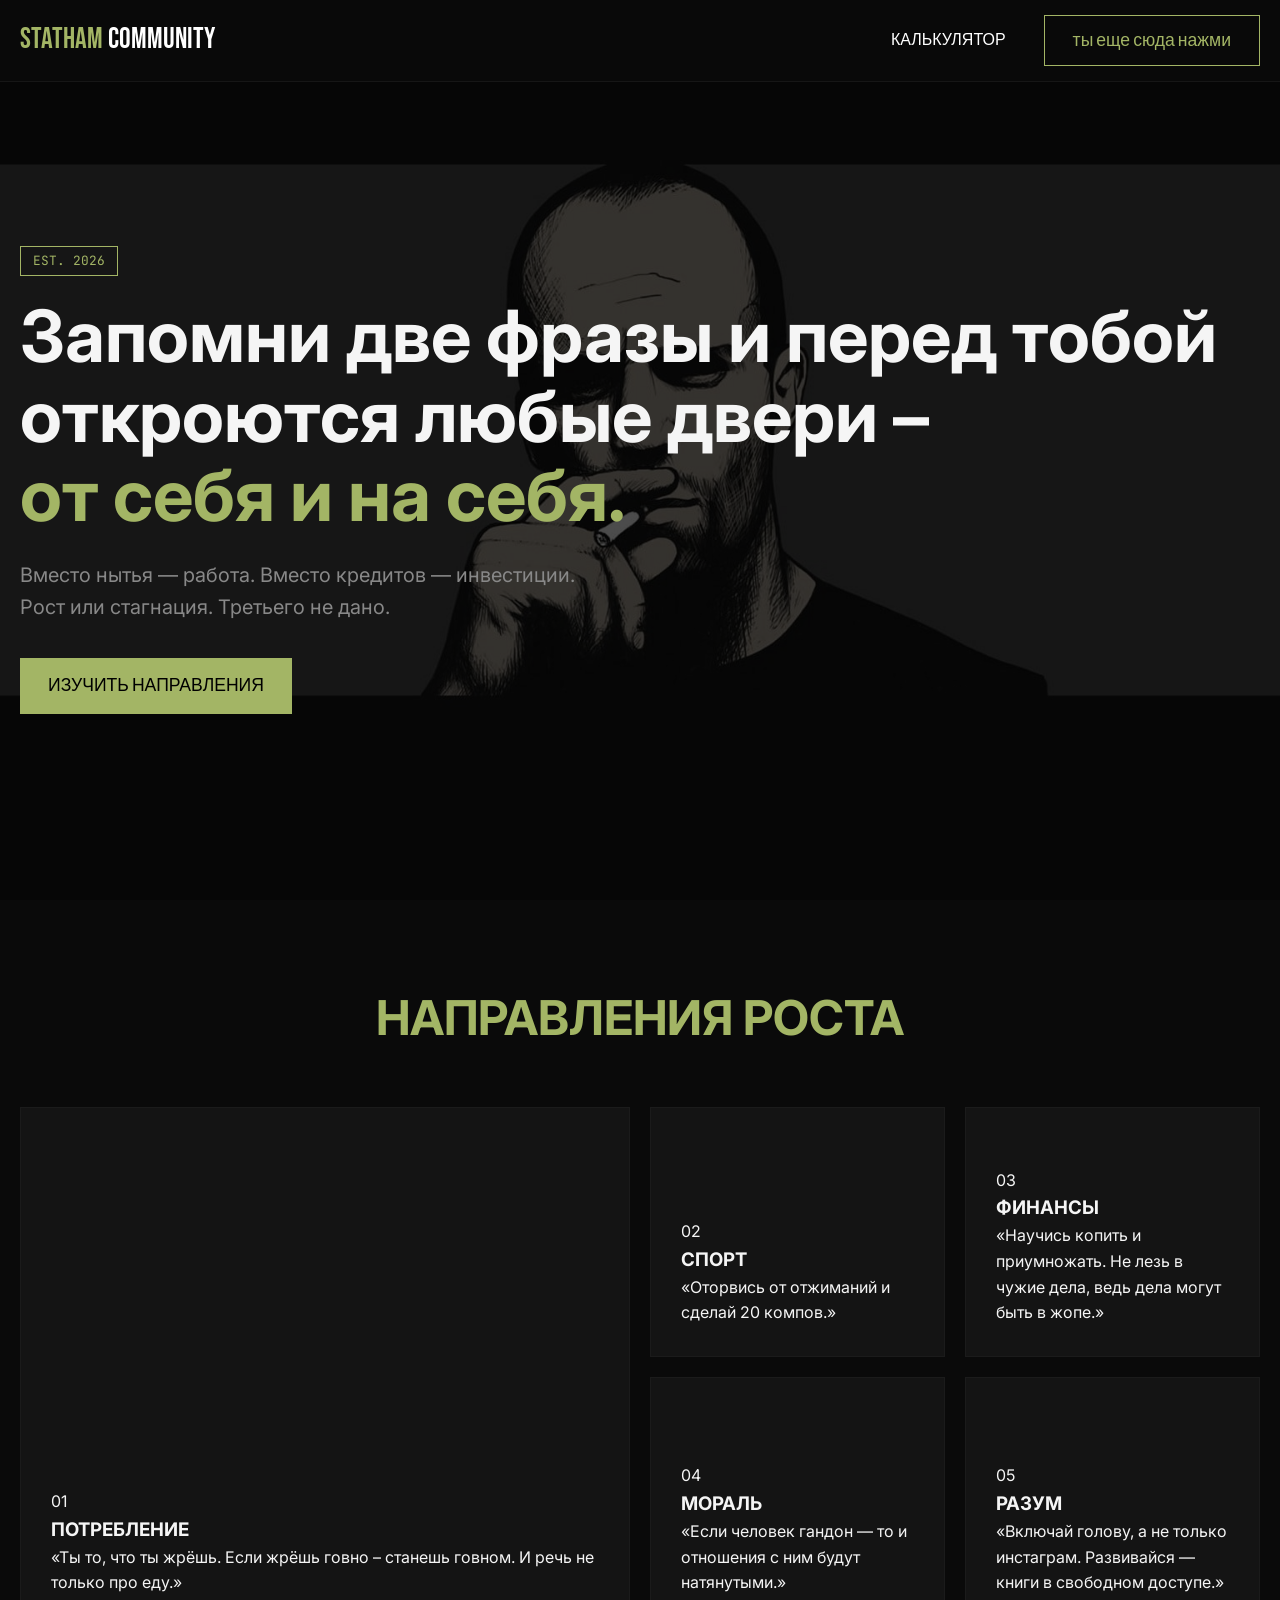
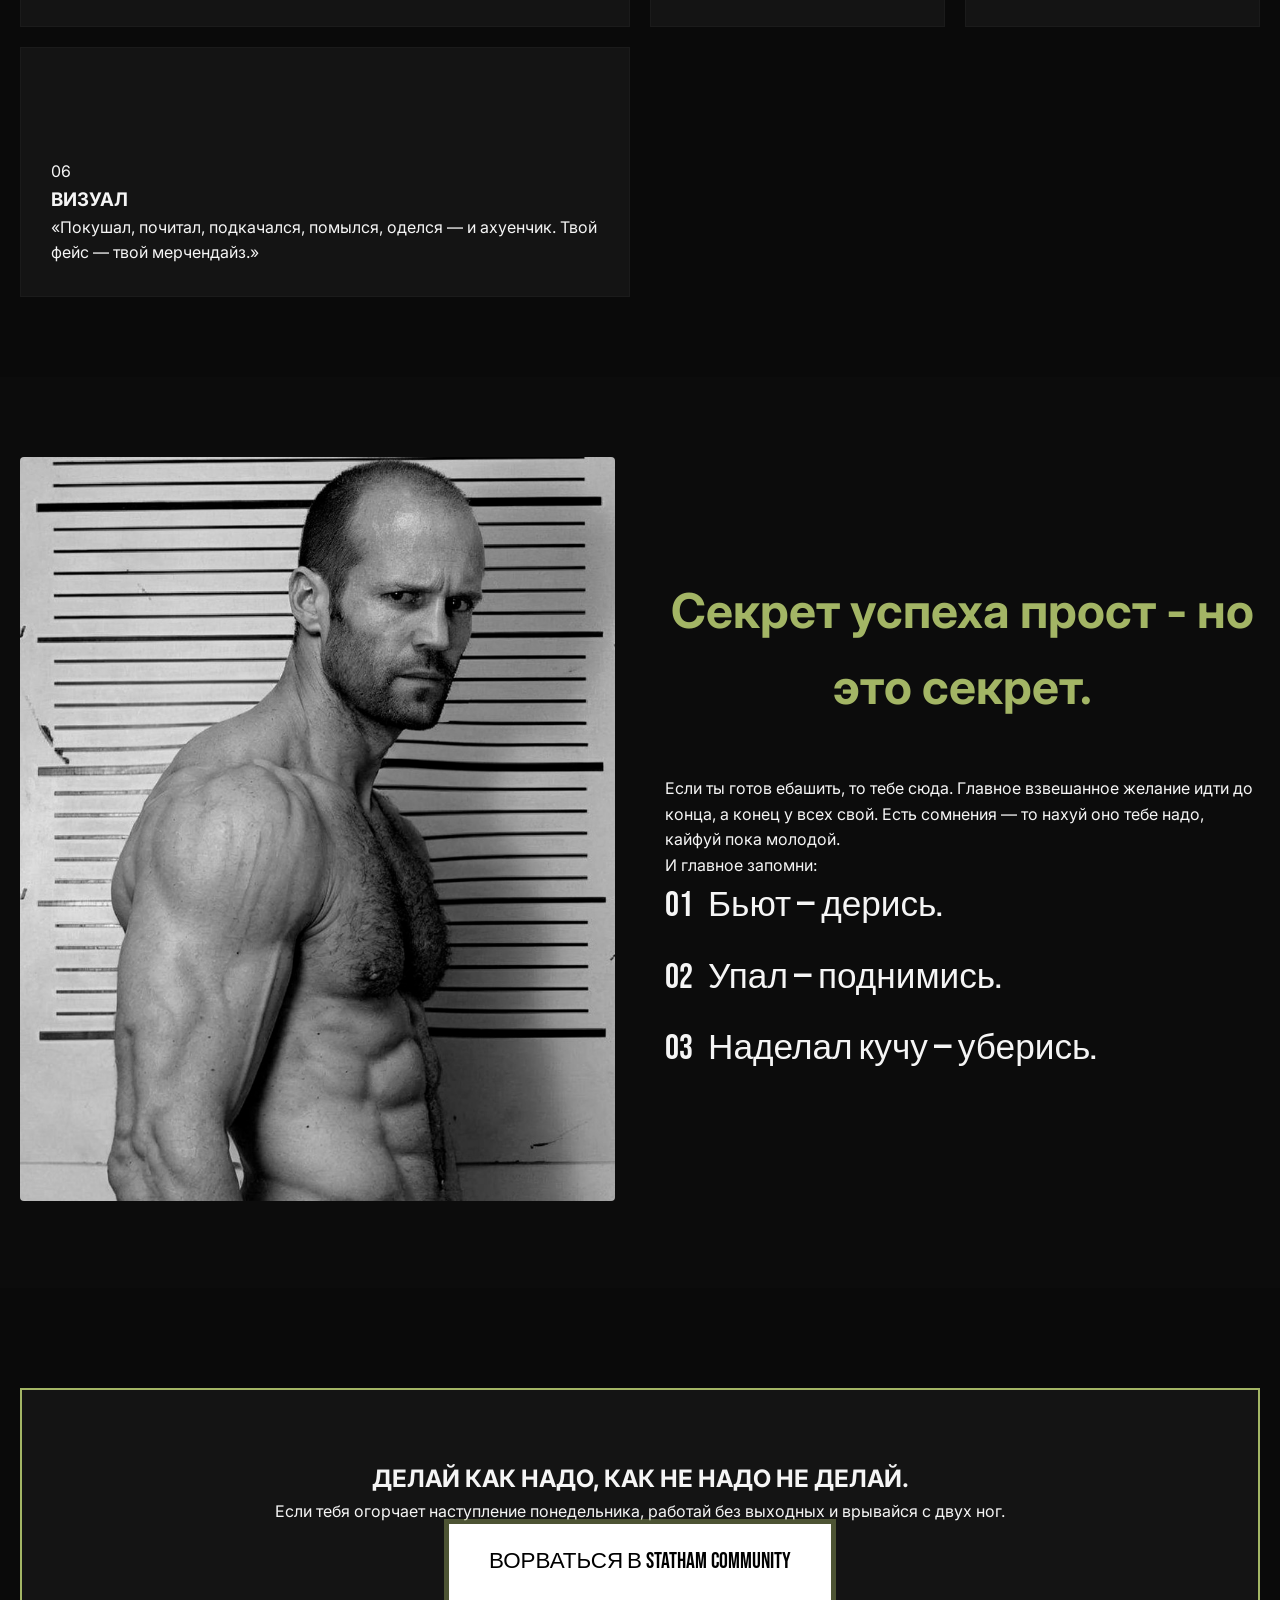
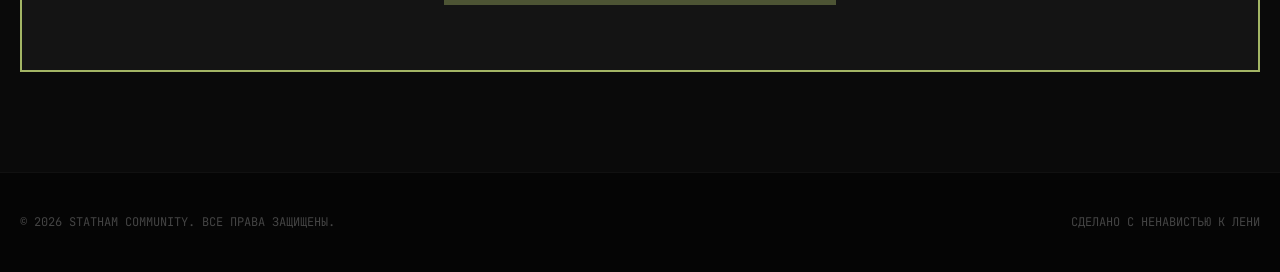
==== commit 89a60698: "fix mobile 2" ====
--- a/index.html
+++ b/index.html
@@ -4,16 +4,13 @@
     <meta charset="UTF-8">
     <meta name="viewport" content="width=device-width, initial-scale=1.0, maximum-scale=1.0, user-scalable=no">
     <title>STATHAM COMMUNITY | Рост или стагнация</title>
-    
     <link rel="preconnect" href="https://fonts.googleapis.com">
     <link rel="preconnect" href="https://fonts.gstatic.com" crossorigin>
     <link href="https://fonts.googleapis.com/css2?family=Bebas+Neue&family=Inter:wght@300;400;700;900&family=JetBrains+Mono:wght@400;500&display=swap" rel="stylesheet">
-    
     <link rel="stylesheet" href="css/style.css">
 </head>
 <body>
 
-    <!-- Модальное окно: Мем -->
     <div id="memModal" class="modal">
         <div class="modal-content modal-mem">
             <span class="close" id="closeMem">&times;</span>
@@ -25,11 +22,11 @@
         </div>
     </div>
 
-    <!-- Модальное окно: Калькулятор -->
-    <div id="calcModal" class="modal">
+    <!-- Модальное окно калькулятора -->
+    <div id="calcModal" class="modal modal-full-mobile">
         <div class="modal-content modal-large">
             <span class="close" id="closeCalc">&times;</span>
-            <div class="iframe-scroll-wrapper">
+            <div class="iframe-container">
                 <iframe src="calculation.html" frameborder="0" class="calc-iframe"></iframe>
             </div>
         </div>
@@ -47,9 +44,7 @@
 
     <main>
         <section class="hero">
-            <div class="hero-bg">
-                <img src="assets/statham-hero.jpg" alt="Jason Statham">
-            </div>
+            <div class="hero-bg"><img src="assets/statham-hero.jpg" alt="Statham Hero"></div>
             <div class="container hero-content">
                 <div class="badge fade-up">EST. 2026</div>
                 <h1 class="hero-title fade-up">Запомни две фразы и перед тобой откроются любые двери – <span>от себя и на себя.</span></h1>
@@ -60,61 +55,24 @@
             </div>
         </section>
 
+        <!-- Bento Grid Directions -->
         <section class="directions" id="directions">
             <div class="container">
                 <h2 class="section-title fade-up">НАПРАВЛЕНИЯ РОСТА</h2>
                 <div class="bento-grid">
-                    <div class="bento-item card-large fade-up">
-                        <div class="card-content">
-                            <span class="card-num">01</span>
-                            <h3>ПОТРЕБЛЕНИЕ</h3>
-                            <p>«Ты то, что ты жрёшь. Если жрёшь говно – станешь говном. И речь не только про еду»</p>
-                        </div>
-                    </div>
-                    <div class="bento-item card-small fade-up">
-                        <div class="card-content">
-                            <span class="card-num">02</span>
-                            <h3>СПОРТ</h3>
-                            <p>«Оторвись от отжиманий и сделай 20 компов»</p>
-                        </div>
-                    </div>
-                    <div class="bento-item card-small fade-up">
-                        <div class="card-content">
-                            <span class="card-num">03</span>
-                            <h3>ФИНАНСЫ</h3>
-                            <p>«Научись копить и приумножать. Не лезь в чужие дела, ведь дела могут быть в жопе»</p>
-                        </div>
-                    </div>
-                    <div class="bento-item card-medium fade-up">
-                        <div class="card-content">
-                            <span class="card-num">04</span>
-                            <h3>МОРАЛЬНАЯ УСТОЙЧИВОСТЬ</h3>
-                            <p>«Если человек гандон — то и отношения с ним будут натянутыми»</p>
-                        </div>
-                    </div>
-                    <div class="bento-item card-medium fade-up">
-                        <div class="card-content">
-                            <span class="card-num">05</span>
-                            <h3>РАЗУМ</h3>
-                            <p>«Включай голову, а не только инстаграм. Развивайся — книги в свободном доступе»</p>
-                        </div>
-                    </div>
-                    <div class="bento-item card-wide fade-up">
-                        <div class="card-content">
-                            <span class="card-num">06</span>
-                            <h3>ВИЗУАЛ</h3>
-                            <p>«Покушал, почитал, подкачался, помылся, оделся — и ахуенчик. Твой фейс — твой мерчендайз»</p>
-                        </div>
-                    </div>
+                    <div class="bento-item card-large fade-up"><div class="card-content"><span class="card-num">01</span><h3>ПОТРЕБЛЕНИЕ</h3><p>«Ты то, что ты жрёшь. Если жрёшь говно – станешь говном. И речь не только про еду.»</p></div></div>
+                    <div class="bento-item card-small fade-up"><div class="card-content"><span class="card-num">02</span><h3>СПОРТ</h3><p>«Оторвись от отжиманий и сделай 20 компов.»</p></div></div>
+                    <div class="bento-item card-small fade-up"><div class="card-content"><span class="card-num">03</span><h3>ФИНАНСЫ</h3><p>«Научись копить и приумножать. Не лезь в чужие дела, ведь дела могут быть в жопе.»</p></div></div>
+                    <div class="bento-item card-medium fade-up"><div class="card-content"><span class="card-num">04</span><h3>МОРАЛЬ</h3><p>«Если человек гандон — то и отношения с ним будут натянутыми.»</p></div></div>
+                    <div class="bento-item card-medium fade-up"><div class="card-content"><span class="card-num">05</span><h3>РАЗУМ</h3><p>«Включай голову, а не только инстаграм. Развивайся — книги в свободном доступе.»</p></div></div>
+                    <div class="bento-item card-wide fade-up"><div class="card-content"><span class="card-num">06</span><h3>ВИЗУАЛ</h3><p>«Покушал, почитал, подкачался, помылся, оделся — и ахуенчик. Твой фейс — твой мерчендайз.»</p></div></div>
                 </div>
             </div>
         </section>
 
         <section class="rules">
             <div class="container rules-wrapper">
-                <div class="rules-image fade-up">
-                    <img src="assets/statham-portrait.jpg" alt="Statham">
-                </div>
+                <div class="rules-image fade-up"><img src="assets/statham-portrait.jpg" alt="Statham"></div>
                 <div class="rules-content fade-up">
                     <h2 class="section-title left">Секрет успеха прост - но это секрет.</h2>
                     <p class="rules-text">Если ты готов ебашить, то тебе сюда. Главное взвешанное желание идти до конца, а конец у всех свой. Есть сомнения — то нахуй оно тебе надо, кайфуй пока молодой.</p>
@@ -141,7 +99,7 @@
 
     <footer class="footer">
         <div class="container footer-bottom">
-            <p class="footer-copy">© 2026 STATHAM COMMUNITY. ВСЕ ПРАВА ЗАЩИЩЕНЫ.</p>
+            <p>© 2026 STATHAM COMMUNITY. ВСЕ ПРАВА ЗАЩИЩЕНЫ.</p>
             <p class="footer-hate">СДЕЛАНО С НЕНАВИСТЬЮ К ЛЕНИ</p>
         </div>
     </footer>
--- a/css/style.css
+++ b/css/style.css
@@ -13,12 +13,11 @@
 
 /* Base */
 * { margin: 0; padding: 0; box-sizing: border-box; }
-html { scroll-behavior: smooth; }
 body { background: var(--bg); color: var(--text); font-family: var(--font-main); line-height: 1.6; overflow-x: hidden; }
 .container { max-width: 1300px; margin: 0 auto; padding: 0 20px; }
 
 /* Buttons */
-.btn { display: inline-block; padding: 14px 28px; font-family: var(--font-accent); font-size: 1.1rem; text-decoration: none; cursor: pointer; border: none; transition: var(--transition); border-radius: 2px; text-align: center; }
+.btn { display: inline-block; padding: 14px 28px; font-family: var(--font-accent); font-size: 1.1rem; text-decoration: none; cursor: pointer; border: none; transition: var(--transition); text-align: center; }
 .btn-primary { background: var(--primary); color: #000; }
 .btn-outline { background: transparent; border: 1px solid var(--primary); color: var(--primary); }
 .btn-text { background: transparent; color: #fff; font-size: 1rem; }
@@ -29,87 +28,116 @@
 .header-inner { display: flex; justify-content: space-between; align-items: center; }
 .logo { font-family: var(--font-accent); font-size: 1.8rem; color: var(--primary); text-decoration: none; }
 .logo span { color: #fff; }
-.header-buttons { display: flex; gap: 15px; }
+.header-buttons { display: flex; gap: 10px; }
 
 /* Hero */
 .hero { height: 100vh; display: flex; align-items: center; position: relative; overflow: hidden; padding-top: 60px; }
 .hero-bg { position: absolute; inset: 0; z-index: -1; }
 .hero-bg img { width: 100%; height: 100%; object-fit: cover; filter: brightness(0.3) grayscale(0.5); }
-.hero-content { width: 100%; }
 .hero-title { font-size: clamp(2rem, 8vw, 4.5rem); line-height: 1.1; margin-bottom: 25px; }
 .hero-title span { color: var(--primary); display: block; }
 .hero-subtitle { font-size: clamp(1rem, 4vw, 1.25rem); color: var(--text-muted); max-width: 600px; margin-bottom: 35px; }
 .badge { display: inline-block; font-family: var(--font-mono); color: var(--primary); border: 1px solid var(--primary); padding: 4px 12px; font-size: 0.8rem; margin-bottom: 20px; }
 
-/* Bento Grid */
+/* Bento */
 .directions { padding: 80px 0; }
 .section-title { font-size: clamp(2rem, 6vw, 3rem); color: var(--primary); text-align: center; margin-bottom: 50px; }
-.section-title.left { text-align: left; margin-bottom: 30px; }
-
 .bento-grid { display: grid; grid-template-columns: repeat(4, 1fr); grid-auto-rows: 250px; gap: 20px; }
-.bento-item { background: var(--card-bg); padding: 35px; border: 1px solid rgba(255,255,255,0.03); display: flex; flex-direction: column; justify-content: flex-end; transition: var(--transition); }
-.card-num { font-family: var(--font-mono); font-size: 0.8rem; color: var(--primary); margin-bottom: 15px; }
-.bento-item h3 { font-size: 1.6rem; margin-bottom: 10px; font-family: var(--font-accent); }
-.bento-item p { color: var(--text-muted); font-size: 0.95rem; }
-
+.bento-item { background: var(--card-bg); padding: 30px; border: 1px solid rgba(255,255,255,0.03); display: flex; flex-direction: column; justify-content: flex-end; }
 .card-large { grid-column: span 2; grid-row: span 2; }
 .card-wide { grid-column: span 2; }
 
 /* Rules */
 .rules { padding: 80px 0; background: #0c0c0c; }
 .rules-wrapper { display: grid; grid-template-columns: 1fr 1fr; gap: 50px; align-items: center; }
-.rules-image img { width: 100%; border-radius: 4px; filter: grayscale(1); }
-.rules-text { font-size: clamp(1.1rem, 3vw, 1.3rem); margin-bottom: 25px; }
-.rules-note { font-family: var(--font-mono); color: var(--primary); font-size: 1.1rem; margin-bottom: 20px; }
-.rule-item { font-family: var(--font-accent); font-size: clamp(1.5rem, 5vw, 2.2rem); margin-bottom: 15px; display: flex; gap: 20px; align-items: center; }
-.rule-item span { font-family: var(--font-mono); font-size: 1rem; border: 1px solid var(--primary); padding: 4px 10px; color: var(--primary); }
+.rules-image img { width: 100%; filter: grayscale(1); border-radius: 4px; }
+.rule-item { font-family: var(--font-accent); font-size: clamp(1.5rem, 5vw, 2.2rem); margin-bottom: 15px; display: flex; gap: 15px; }
 
 /* CTA */
 .cta { padding: 100px 0; text-align: center; }
 .cta-box { background: var(--card-bg); border: 2px solid var(--primary); padding: 70px 30px; }
-.cta-title { font-size: clamp(1.8rem, 6vw, 3.5rem); margin-bottom: 20px; }
-.cta-text { font-size: 1.1rem; color: var(--text-muted); margin-bottom: 40px; }
 
 /* Footer */
 .footer { padding: 40px 0; background: #050505; border-top: 1px solid #111; }
-.footer-bottom { display: flex; justify-content: space-between; align-items: center; gap: 20px; }
-.footer-copy, .footer-hate { font-family: var(--font-mono); font-size: 0.75rem; color: #555; }
+.footer-bottom { display: flex; justify-content: space-between; align-items: center; font-family: var(--font-mono); font-size: 0.75rem; color: #444; }
 
-/* Modals */
-.modal { display: none; position: fixed; inset: 0; z-index: 2000; background: rgba(0,0,0,0.97); align-items: center; justify-content: center; padding: 15px; }
-.modal-content { background: var(--card-bg); position: relative; border-top: 4px solid var(--primary); width: 100%; }
-.modal-mem { max-width: 500px; padding: 30px; text-align: center; }
-.modal-img-container { width: 100%; max-height: 60vh; overflow: hidden; margin-bottom: 20px; }
-.modal-img { max-width: 100%; max-height: 100%; object-fit: contain; }
-.modal-large { max-width: 900px; height: 90vh; display: flex; flex-direction: column; }
-.iframe-scroll-wrapper { flex-grow: 1; overflow-y: auto; -webkit-overflow-scrolling: touch; }
-.calc-iframe { width: 100%; height: 100%; border: none; display: block; }
-.close { position: absolute; top: 10px; right: 15px; font-size: 2.5rem; color: #444; cursor: pointer; z-index: 100; transition: 0.3s; }
-.close:hover { color: var(--primary); }
+/* MODALS - FIXED FOR MOBILE */
+.modal { 
+    display: none; 
+    position: fixed; 
+    inset: 0; 
+    z-index: 2000; 
+    background: rgba(0,0,0,0.98); 
+    align-items: center; 
+    justify-content: center; 
+}
 
-/* Animations */
-.fade-up { opacity: 0; transform: translateY(30px); transition: 0.8s ease-out; }
-.fade-up.visible { opacity: 1; transform: translateY(0); }
+.modal-content { 
+    background: var(--card-bg); 
+    position: relative; 
+    width: 100%; 
+}
 
-/* Mobile Adaptivity */
+.modal-large { 
+    max-width: 900px; 
+    height: 90vh; 
+    border-top: 4px solid var(--primary);
+    display: flex;
+    flex-direction: column;
+}
+
+.iframe-container {
+    flex-grow: 1;
+    overflow-y: auto;
+    -webkit-overflow-scrolling: touch;
+}
+
+.calc-iframe {
+    width: 100%;
+    height: 100%;
+    border: none;
+    display: block;
+}
+
+.close { 
+    position: absolute; 
+    top: 10px; 
+    right: 20px; 
+    font-size: 3rem; 
+    color: var(--primary); 
+    cursor: pointer; 
+    z-index: 2001; 
+}
+
+/* Mobile Media Queries */
 @media (max-width: 850px) {
     .bento-grid { grid-template-columns: repeat(2, 1fr); grid-auto-rows: 220px; }
     .rules-wrapper { grid-template-columns: 1fr; }
 }
 
 @media (max-width: 600px) {
-    .container { padding: 0 15px; }
-    .header-inner { flex-direction: column; gap: 15px; padding: 5px 0; }
-    .header-buttons { width: 100%; gap: 8px; }
+    .header-inner { flex-direction: column; gap: 15px; }
+    .header-buttons { width: 100%; gap: 10px; }
     .header-buttons .btn { flex: 1; padding: 12px 5px; font-size: 0.85rem; }
     
-    .hero { text-align: center; height: auto; padding: 140px 0 80px; }
+    .hero { text-align: center; padding-top: 120px; }
     .hero-subtitle { margin: 0 auto 30px; }
 
     .bento-grid { grid-template-columns: 1fr; grid-auto-rows: auto; }
     .card-large, .card-wide { grid-column: span 1; grid-row: span 1; }
-    .bento-item { min-height: 200px; padding: 25px; }
+    .bento-item { min-height: 180px; }
 
-    .footer-bottom { flex-direction: column; text-align: center; }
-    .modal-large { height: 95vh; margin: 0; width: 100%; }
-}+    .footer-bottom { flex-direction: column; gap: 10px; text-align: center; }
+
+    /* Полноэкранный режим для калькулятора на мобилке */
+    .modal-large { 
+        height: 100%; 
+        max-height: 100vh; 
+        border-top: none;
+    }
+    .modal { padding: 0; }
+    .close { top: 5px; right: 15px; font-size: 2.5rem; }
+}
+
+.fade-up { opacity: 0; transform: translateY(30px); transition: 0.8s ease-out; }
+.fade-up.visible { opacity: 1; transform: translateY(0); }
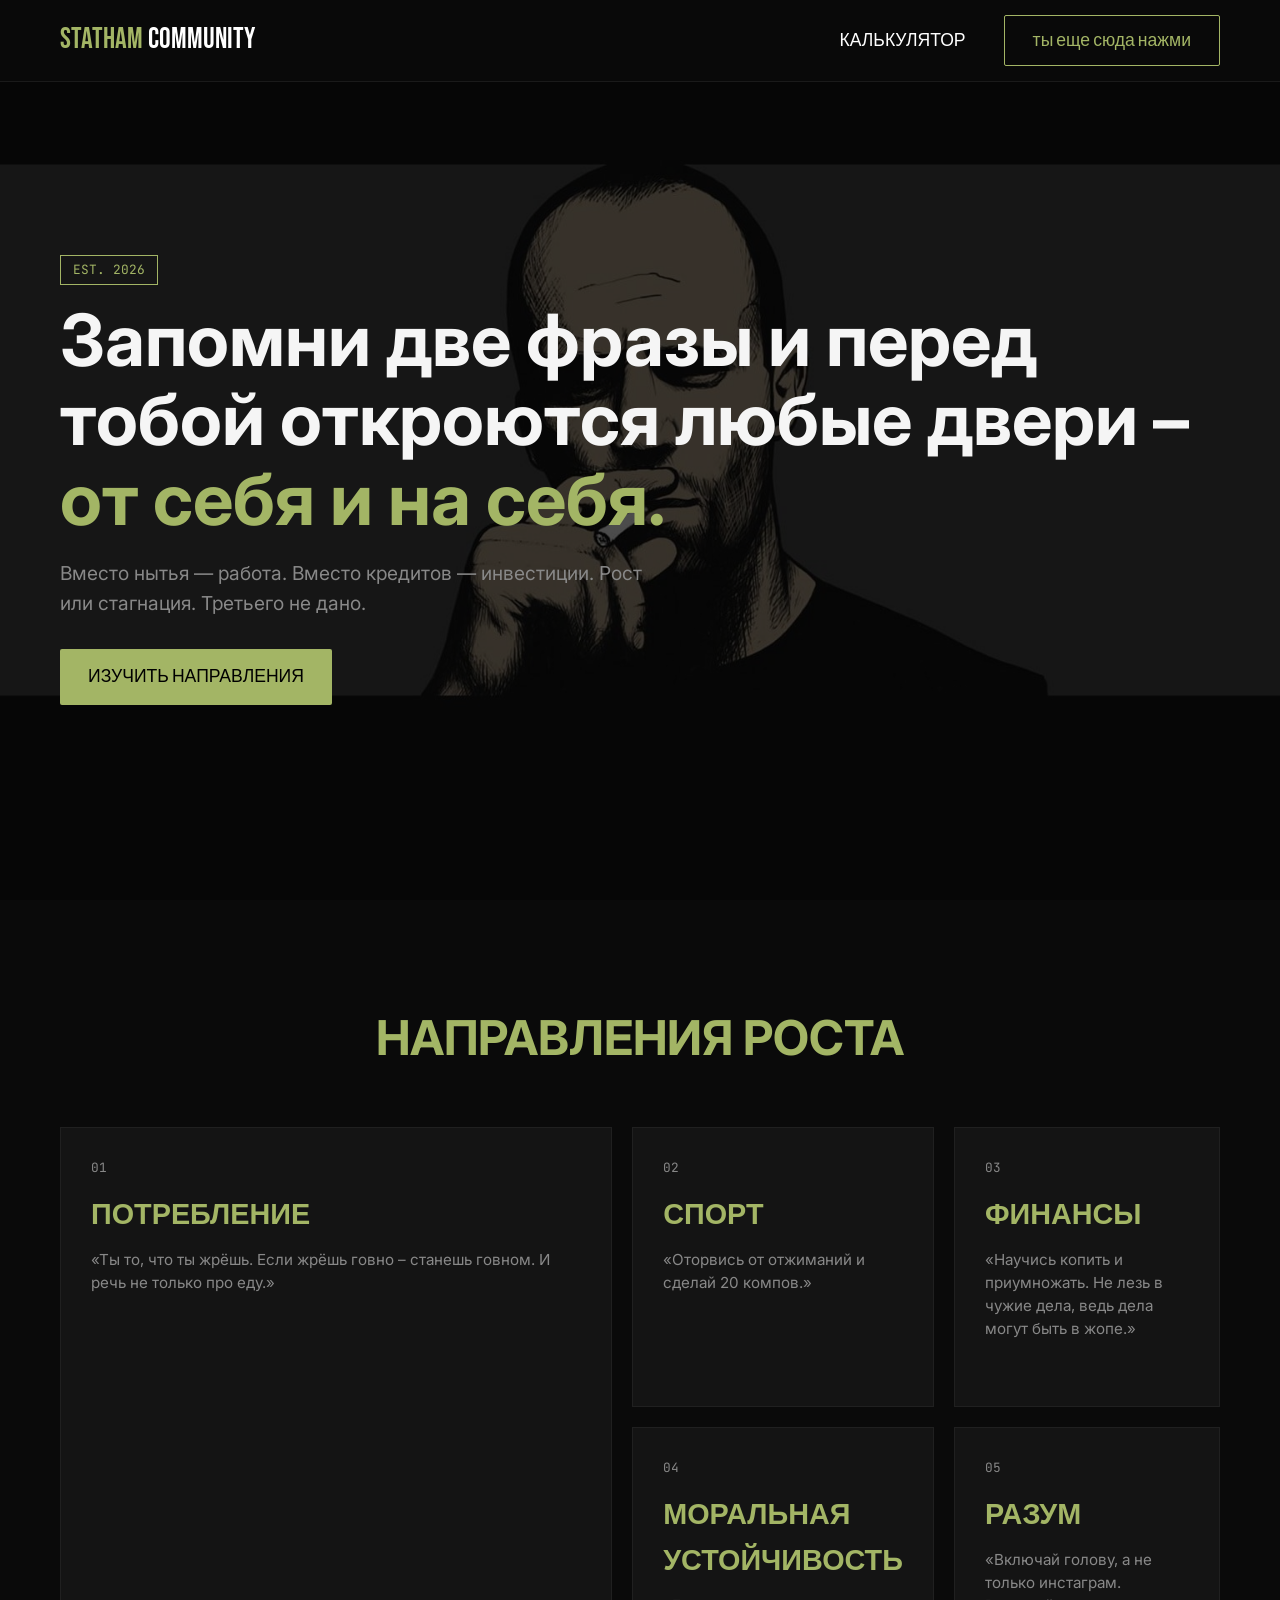
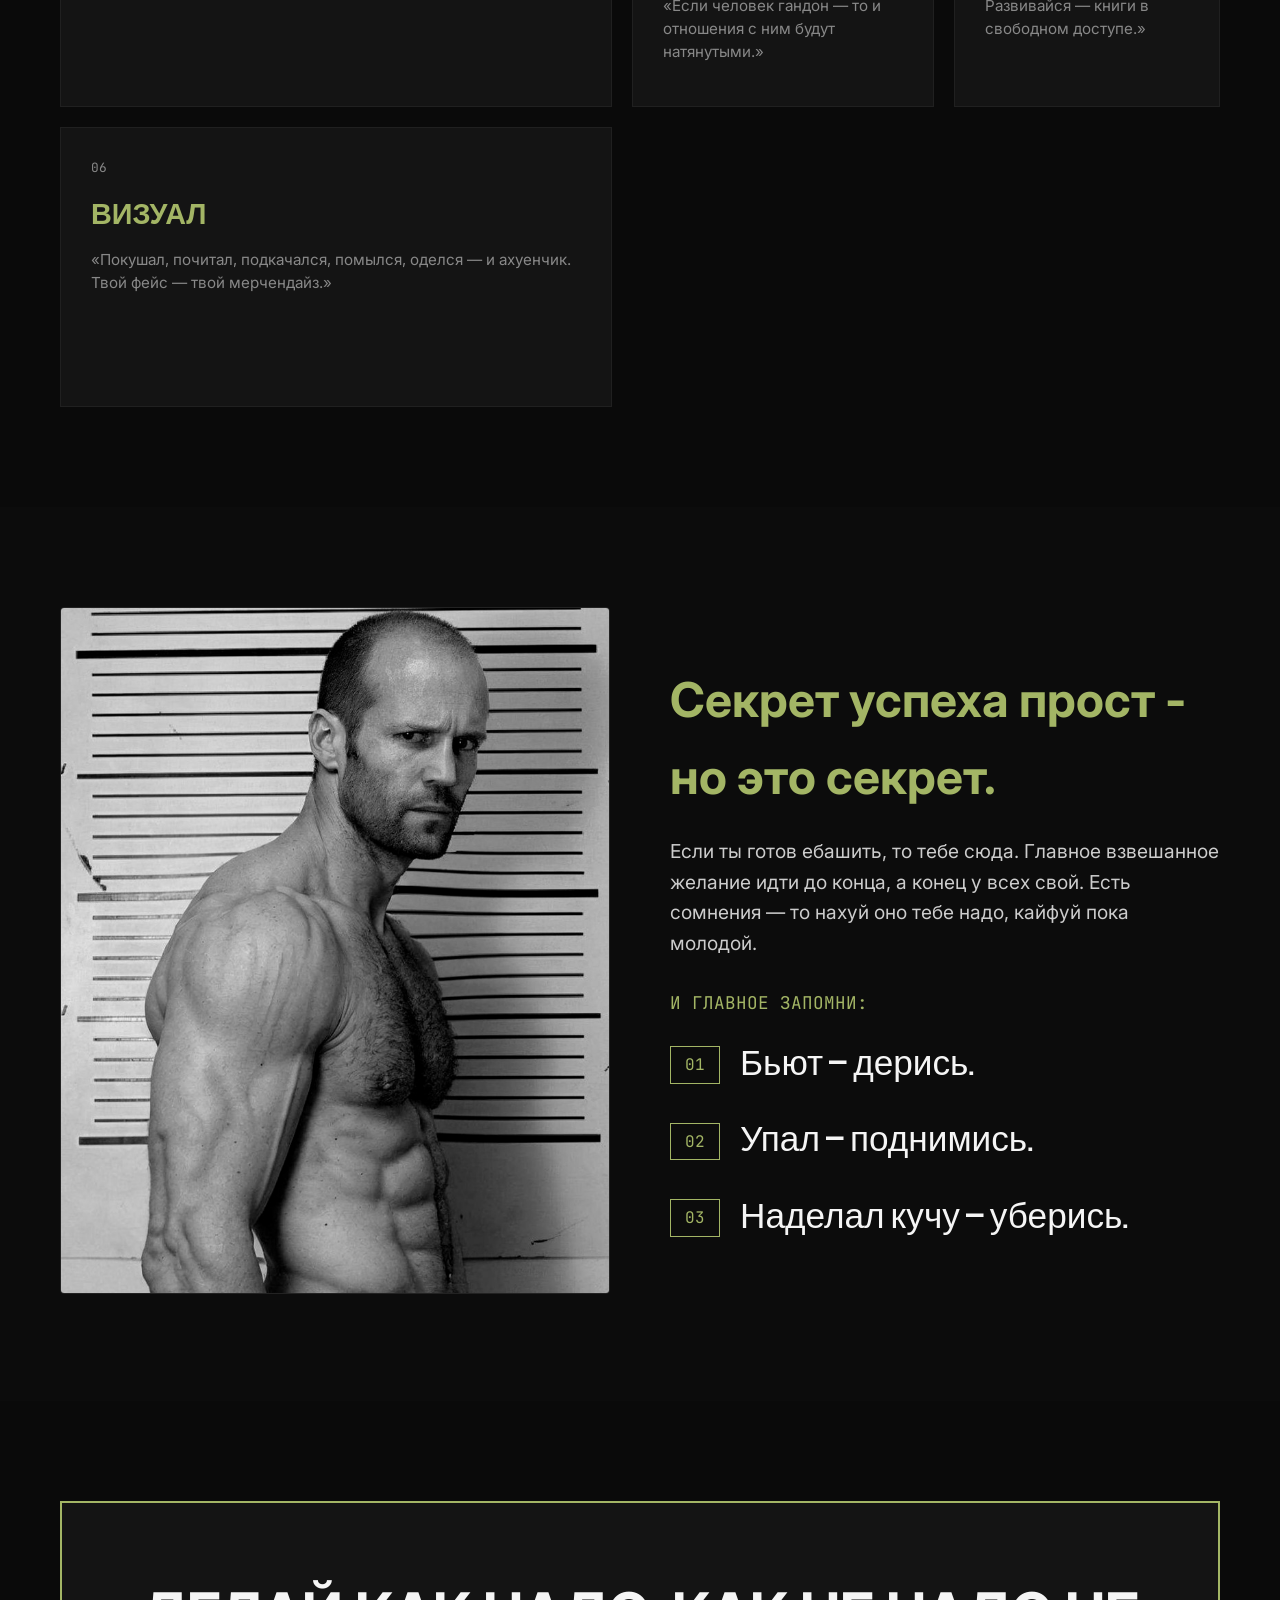
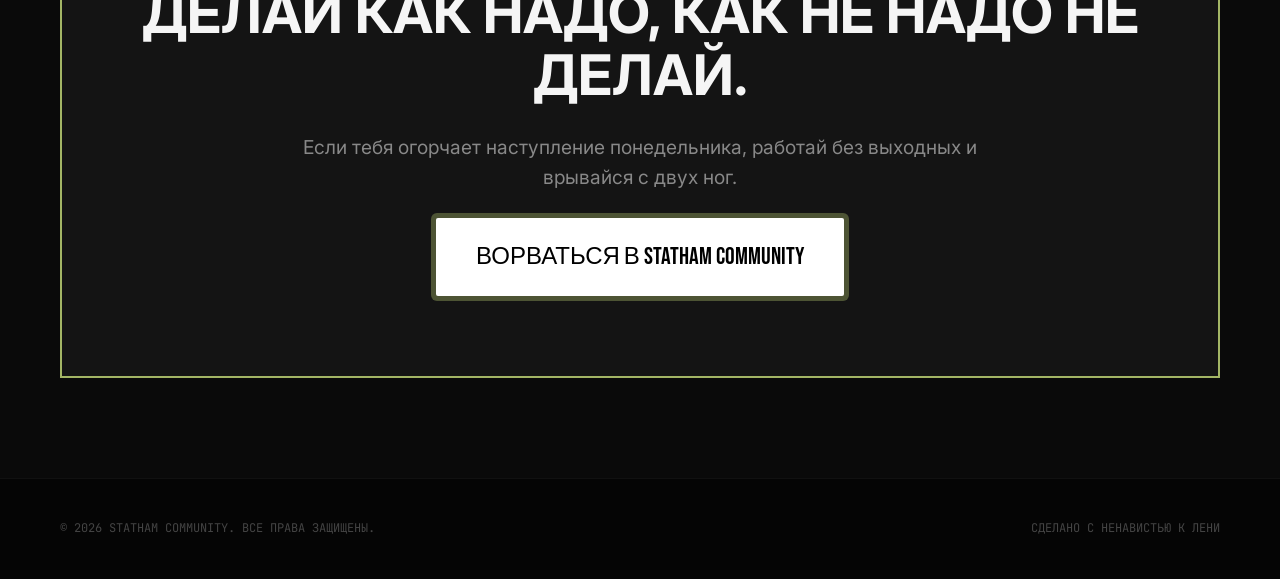
==== commit d8f26cac: "fix mobile 3" ====
--- a/index.html
+++ b/index.html
@@ -11,6 +11,7 @@
 </head>
 <body>
 
+    <!-- Мем -->
     <div id="memModal" class="modal">
         <div class="modal-content modal-mem">
             <span class="close" id="closeMem">&times;</span>
@@ -22,11 +23,11 @@
         </div>
     </div>
 
-    <!-- Модальное окно калькулятора -->
-    <div id="calcModal" class="modal modal-full-mobile">
+    <!-- Калькулятор -->
+    <div id="calcModal" class="modal">
         <div class="modal-content modal-large">
             <span class="close" id="closeCalc">&times;</span>
-            <div class="iframe-container">
+            <div class="iframe-scroll-wrapper">
                 <iframe src="calculation.html" frameborder="0" class="calc-iframe"></iframe>
             </div>
         </div>
@@ -44,7 +45,7 @@
 
     <main>
         <section class="hero">
-            <div class="hero-bg"><img src="assets/statham-hero.jpg" alt="Statham Hero"></div>
+            <div class="hero-bg"><img src="assets/statham-hero.jpg" alt="Hero"></div>
             <div class="container hero-content">
                 <div class="badge fade-up">EST. 2026</div>
                 <h1 class="hero-title fade-up">Запомни две фразы и перед тобой откроются любые двери – <span>от себя и на себя.</span></h1>
@@ -55,37 +56,63 @@
             </div>
         </section>
 
-        <!-- Bento Grid Directions -->
+        <!-- НАПРАВЛЕНИЯ РОСТА -->
         <section class="directions" id="directions">
             <div class="container">
                 <h2 class="section-title fade-up">НАПРАВЛЕНИЯ РОСТА</h2>
                 <div class="bento-grid">
-                    <div class="bento-item card-large fade-up"><div class="card-content"><span class="card-num">01</span><h3>ПОТРЕБЛЕНИЕ</h3><p>«Ты то, что ты жрёшь. Если жрёшь говно – станешь говном. И речь не только про еду.»</p></div></div>
-                    <div class="bento-item card-small fade-up"><div class="card-content"><span class="card-num">02</span><h3>СПОРТ</h3><p>«Оторвись от отжиманий и сделай 20 компов.»</p></div></div>
-                    <div class="bento-item card-small fade-up"><div class="card-content"><span class="card-num">03</span><h3>ФИНАНСЫ</h3><p>«Научись копить и приумножать. Не лезь в чужие дела, ведь дела могут быть в жопе.»</p></div></div>
-                    <div class="bento-item card-medium fade-up"><div class="card-content"><span class="card-num">04</span><h3>МОРАЛЬ</h3><p>«Если человек гандон — то и отношения с ним будут натянутыми.»</p></div></div>
-                    <div class="bento-item card-medium fade-up"><div class="card-content"><span class="card-num">05</span><h3>РАЗУМ</h3><p>«Включай голову, а не только инстаграм. Развивайся — книги в свободном доступе.»</p></div></div>
-                    <div class="bento-item card-wide fade-up"><div class="card-content"><span class="card-num">06</span><h3>ВИЗУАЛ</h3><p>«Покушал, почитал, подкачался, помылся, оделся — и ахуенчик. Твой фейс — твой мерчендайз.»</p></div></div>
+                    <div class="bento-item card-large fade-up">
+                        <span class="card-num">01</span>
+                        <h3>ПОТРЕБЛЕНИЕ</h3>
+                        <p>«Ты то, что ты жрёшь. Если жрёшь говно – станешь говном. И речь не только про еду.»</p>
+                    </div>
+                    <div class="bento-item card-small fade-up">
+                        <span class="card-num">02</span>
+                        <h3>СПОРТ</h3>
+                        <p>«Оторвись от отжиманий и сделай 20 компов.»</p>
+                    </div>
+                    <div class="bento-item card-small fade-up">
+                        <span class="card-num">03</span>
+                        <h3>ФИНАНСЫ</h3>
+                        <p>«Научись копить и приумножать. Не лезь в чужие дела, ведь дела могут быть в жопе.»</p>
+                    </div>
+                    <div class="bento-item card-medium fade-up">
+                        <span class="card-num">04</span>
+                        <h3>МОРАЛЬНАЯ УСТОЙЧИВОСТЬ</h3>
+                        <p>«Если человек гандон — то и отношения с ним будут натянутыми.»</p>
+                    </div>
+                    <div class="bento-item card-medium fade-up">
+                        <span class="card-num">05</span>
+                        <h3>РАЗУМ</h3>
+                        <p>«Включай голову, а не только инстаграм. Развивайся — книги в свободном доступе.»</p>
+                    </div>
+                    <div class="bento-item card-wide fade-up">
+                        <span class="card-num">06</span>
+                        <h3>ВИЗУАЛ</h3>
+                        <p>«Покушал, почитал, подкачался, помылся, оделся — и ахуенчик. Твой фейс — твой мерчендайз.»</p>
+                    </div>
                 </div>
             </div>
         </section>
 
+        <!-- ПРАВИЛА -->
         <section class="rules">
             <div class="container rules-wrapper">
-                <div class="rules-image fade-up"><img src="assets/statham-portrait.jpg" alt="Statham"></div>
+                <div class="rules-image fade-up"><img src="assets/statham-portrait.jpg" alt="Portrait"></div>
                 <div class="rules-content fade-up">
                     <h2 class="section-title left">Секрет успеха прост - но это секрет.</h2>
                     <p class="rules-text">Если ты готов ебашить, то тебе сюда. Главное взвешанное желание идти до конца, а конец у всех свой. Есть сомнения — то нахуй оно тебе надо, кайфуй пока молодой.</p>
                     <div class="rules-note">И главное запомни:</div>
                     <div class="rules-list">
-                        <div class="rule-item"><span>01</span> Бьют — дерись.</div>
-                        <div class="rule-item"><span>02</span> Упал — поднимись.</div>
-                        <div class="rule-item"><span>03</span> Наделал кучу — уберись.</div>
+                        <div class="rule-item"><span>01</span>Бьют — дерись.</div>
+                        <div class="rule-item"><span>02</span>Упал — поднимись.</div>
+                        <div class="rule-item"><span>03</span>Наделал кучу — уберись.</div>
                     </div>
                 </div>
             </div>
         </section>
 
+<!-- CTA -->
         <section class="cta">
             <div class="container">
                 <div class="cta-box fade-up">
@@ -99,7 +126,7 @@
 
     <footer class="footer">
         <div class="container footer-bottom">
-            <p>© 2026 STATHAM COMMUNITY. ВСЕ ПРАВА ЗАЩИЩЕНЫ.</p>
+            <p class="footer-copy">© 2026 STATHAM COMMUNITY. ВСЕ ПРАВА ЗАЩИЩЕНЫ.</p>
             <p class="footer-hate">СДЕЛАНО С НЕНАВИСТЬЮ К ЛЕНИ</p>
         </div>
     </footer>
--- a/css/style.css
+++ b/css/style.css
@@ -8,135 +8,109 @@
     --font-main: 'Inter', sans-serif;
     --font-accent: 'Bebas Neue', sans-serif;
     --font-mono: 'JetBrains Mono', monospace;
-    --transition: all 0.4s cubic-bezier(0.165, 0.84, 0.44, 1);
 }
 
-/* Base */
 * { margin: 0; padding: 0; box-sizing: border-box; }
 body { background: var(--bg); color: var(--text); font-family: var(--font-main); line-height: 1.6; overflow-x: hidden; }
-.container { max-width: 1300px; margin: 0 auto; padding: 0 20px; }
+.container { max-width: 1200px; margin: 0 auto; padding: 0 20px; }
 
 /* Buttons */
-.btn { display: inline-block; padding: 14px 28px; font-family: var(--font-accent); font-size: 1.1rem; text-decoration: none; cursor: pointer; border: none; transition: var(--transition); text-align: center; }
+.btn { display: inline-block; padding: 14px 28px; font-family: var(--font-accent); font-size: 1.1rem; text-decoration: none; cursor: pointer; border: none; transition: 0.3s; border-radius: 2px; text-align: center; }
 .btn-primary { background: var(--primary); color: #000; }
 .btn-outline { background: transparent; border: 1px solid var(--primary); color: var(--primary); }
-.btn-text { background: transparent; color: #fff; font-size: 1rem; }
-.btn-cta { background: #fff; color: #000; padding: 20px 40px; font-size: 1.4rem; font-family: var(--font-accent); text-decoration: none; display: inline-block; box-shadow: 0 0 0 5px var(--primary-glow); }
+.btn-text { background: transparent; color: #fff; }
+.btn-cta { background: #fff; color: #000; padding: 20px 40px; font-size: clamp(1.1rem, 4vw, 1.5rem); font-family: var(--font-accent); text-decoration: none; box-shadow: 0 0 0 5px var(--primary-glow); }
 
 /* Header */
-.header { position: fixed; top: 0; width: 100%; z-index: 1000; padding: 15px 0; background: rgba(10, 10, 10, 0.9); backdrop-filter: blur(10px); border-bottom: 1px solid rgba(255,255,255,0.05); }
+.header { position: fixed; top: 0; width: 100%; z-index: 1000; padding: 15px 0; background: rgba(10, 10, 10, 0.95); backdrop-filter: blur(10px); border-bottom: 1px solid #1a1a1a; }
 .header-inner { display: flex; justify-content: space-between; align-items: center; }
 .logo { font-family: var(--font-accent); font-size: 1.8rem; color: var(--primary); text-decoration: none; }
 .logo span { color: #fff; }
 .header-buttons { display: flex; gap: 10px; }
 
 /* Hero */
-.hero { height: 100vh; display: flex; align-items: center; position: relative; overflow: hidden; padding-top: 60px; }
+.hero { height: 100vh; display: flex; align-items: center; position: relative; padding-top: 60px; }
 .hero-bg { position: absolute; inset: 0; z-index: -1; }
-.hero-bg img { width: 100%; height: 100%; object-fit: cover; filter: brightness(0.3) grayscale(0.5); }
-.hero-title { font-size: clamp(2rem, 8vw, 4.5rem); line-height: 1.1; margin-bottom: 25px; }
+.hero-bg img { width: 100%; height: 100%; object-fit: cover; filter: brightness(0.3); }
+.hero-title { font-size: clamp(2.2rem, 7vw, 4.5rem); line-height: 1.1; margin-bottom: 20px; }
 .hero-title span { color: var(--primary); display: block; }
-.hero-subtitle { font-size: clamp(1rem, 4vw, 1.25rem); color: var(--text-muted); max-width: 600px; margin-bottom: 35px; }
-.badge { display: inline-block; font-family: var(--font-mono); color: var(--primary); border: 1px solid var(--primary); padding: 4px 12px; font-size: 0.8rem; margin-bottom: 20px; }
+.hero-subtitle { font-size: clamp(1rem, 3vw, 1.2rem); color: var(--text-muted); max-width: 600px; margin-bottom: 30px; }
+.badge { display: inline-block; font-family: var(--font-mono); color: var(--primary); border: 1px solid var(--primary); padding: 4px 12px; font-size: 0.8rem; margin-bottom: 15px; }
 
-/* Bento */
-.directions { padding: 80px 0; }
-.section-title { font-size: clamp(2rem, 6vw, 3rem); color: var(--primary); text-align: center; margin-bottom: 50px; }
-.bento-grid { display: grid; grid-template-columns: repeat(4, 1fr); grid-auto-rows: 250px; gap: 20px; }
-.bento-item { background: var(--card-bg); padding: 30px; border: 1px solid rgba(255,255,255,0.03); display: flex; flex-direction: column; justify-content: flex-end; }
+/* Bento Grid - FIXED ALIGNMENT */
+.directions { padding: 100px 0; }
+.section-title { font-size: clamp(2rem, 5vw, 3rem); color: var(--primary); text-align: center; margin-bottom: 50px; }
+
+.bento-grid { 
+    display: grid; 
+    grid-template-columns: repeat(4, 1fr); 
+    grid-auto-rows: 280px; 
+    gap: 20px; 
+}
+.bento-item { 
+    background: var(--card-bg); 
+    padding: 30px; 
+    border: 1px solid rgba(255,255,255,0.05); 
+    display: flex; 
+    flex-direction: column; 
+    justify-content: flex-start; /* Текст сверху */
+    transition: 0.3s;
+}
+.bento-item h3 { font-family: var(--font-accent); font-size: 1.8rem; margin: 15px 0 10px; color: var(--primary); }
+.bento-item p { color: var(--text-muted); font-size: 0.95rem; line-height: 1.5; }
+.card-num { font-family: var(--font-mono); font-size: 0.8rem; color: var(--text-muted); }
+
 .card-large { grid-column: span 2; grid-row: span 2; }
 .card-wide { grid-column: span 2; }
 
-/* Rules */
-.rules { padding: 80px 0; background: #0c0c0c; }
-.rules-wrapper { display: grid; grid-template-columns: 1fr 1fr; gap: 50px; align-items: center; }
-.rules-image img { width: 100%; filter: grayscale(1); border-radius: 4px; }
-.rule-item { font-family: var(--font-accent); font-size: clamp(1.5rem, 5vw, 2.2rem); margin-bottom: 15px; display: flex; gap: 15px; }
+/* Rules - FIXED */
+.rules { padding: 100px 0; background: #0c0c0c; }
+.rules-wrapper { display: grid; grid-template-columns: 1fr 1fr; gap: 60px; align-items: center; }
+.rules-image img { width: 100%; border-radius: 4px; filter: grayscale(1); border: 1px solid #222; }
+.rules-content { display: flex; flex-direction: column; gap: 20px; }
+.section-title.left { text-align: left; margin-bottom: 0; }
+.rules-text { font-size: 1.2rem; color: #ccc; }
+.rules-note { font-family: var(--font-mono); color: var(--primary); font-size: 1.1rem; text-transform: uppercase; margin-top: 10px; }
 
-/* CTA */
-.cta { padding: 100px 0; text-align: center; }
-.cta-box { background: var(--card-bg); border: 2px solid var(--primary); padding: 70px 30px; }
+.rules-list { display: flex; flex-direction: column; gap: 20px; }
+.rule-item { display: flex; align-items: center; gap: 20px; font-family: var(--font-accent); font-size: clamp(1.5rem, 4vw, 2.2rem); }
+.rule-item span { font-family: var(--font-mono); font-size: 1rem; color: var(--primary); border: 1px solid var(--primary); padding: 5px 12px; min-width: 50px; text-align: center; }
+
+/* CTA - FIXED */
+.cta { padding: 100px 0; }
+.cta-box { background: var(--card-bg); border: 2px solid var(--primary); padding: 80px 40px; text-align: center; display: flex; flex-direction: column; align-items: center; gap: 25px; }
+.cta-title { font-size: clamp(1.8rem, 6vw, 3.5rem); line-height: 1.1; }
+.cta-text { font-size: 1.2rem; color: var(--text-muted); max-width: 700px; }
 
 /* Footer */
 .footer { padding: 40px 0; background: #050505; border-top: 1px solid #111; }
 .footer-bottom { display: flex; justify-content: space-between; align-items: center; font-family: var(--font-mono); font-size: 0.75rem; color: #444; }
 
-/* MODALS - FIXED FOR MOBILE */
-.modal { 
-    display: none; 
-    position: fixed; 
-    inset: 0; 
-    z-index: 2000; 
-    background: rgba(0,0,0,0.98); 
-    align-items: center; 
-    justify-content: center; 
-}
+/* Modals */
+.modal { display: none; position: fixed; inset: 0; z-index: 2000; background: rgba(0,0,0,0.98); align-items: center; justify-content: center; }
+.modal-content { background: var(--card-bg); position: relative; width: 100%; }
+.modal-mem { max-width: 500px; padding: 30px; text-align: center; margin: 20px; }
+.modal-large { max-width: 900px; height: 90vh; display: flex; flex-direction: column; }
+.iframe-scroll-wrapper { flex-grow: 1; overflow: hidden; }
+.calc-iframe { width: 100%; height: 100%; border: none; }
+.close { position: absolute; top: 15px; right: 20px; font-size: 2.5rem; color: var(--primary); cursor: pointer; z-index: 100; }
 
-.modal-content { 
-    background: var(--card-bg); 
-    position: relative; 
-    width: 100%; 
-}
-
-.modal-large { 
-    max-width: 900px; 
-    height: 90vh; 
-    border-top: 4px solid var(--primary);
-    display: flex;
-    flex-direction: column;
-}
-
-.iframe-container {
-    flex-grow: 1;
-    overflow-y: auto;
-    -webkit-overflow-scrolling: touch;
-}
-
-.calc-iframe {
-    width: 100%;
-    height: 100%;
-    border: none;
-    display: block;
-}
-
-.close { 
-    position: absolute; 
-    top: 10px; 
-    right: 20px; 
-    font-size: 3rem; 
-    color: var(--primary); 
-    cursor: pointer; 
-    z-index: 2001; 
-}
-
-/* Mobile Media Queries */
+/* Mobile */
 @media (max-width: 850px) {
-    .bento-grid { grid-template-columns: repeat(2, 1fr); grid-auto-rows: 220px; }
+    .bento-grid { grid-template-columns: repeat(2, 1fr); grid-auto-rows: minmax(220px, auto); }
     .rules-wrapper { grid-template-columns: 1fr; }
 }
 
 @media (max-width: 600px) {
     .header-inner { flex-direction: column; gap: 15px; }
-    .header-buttons { width: 100%; gap: 10px; }
-    .header-buttons .btn { flex: 1; padding: 12px 5px; font-size: 0.85rem; }
-    
-    .hero { text-align: center; padding-top: 120px; }
+    .header-buttons { width: 100%; }
+    .header-buttons .btn { flex: 1; padding: 10px 5px; font-size: 0.85rem; }
+    .hero { text-align: center; }
     .hero-subtitle { margin: 0 auto 30px; }
-
-    .bento-grid { grid-template-columns: 1fr; grid-auto-rows: auto; }
+    .bento-grid { grid-template-columns: 1fr; }
     .card-large, .card-wide { grid-column: span 1; grid-row: span 1; }
-    .bento-item { min-height: 180px; }
-
-    .footer-bottom { flex-direction: column; gap: 10px; text-align: center; }
-
-    /* Полноэкранный режим для калькулятора на мобилке */
-    .modal-large { 
-        height: 100%; 
-        max-height: 100vh; 
-        border-top: none;
-    }
-    .modal { padding: 0; }
-    .close { top: 5px; right: 15px; font-size: 2.5rem; }
+    .footer-bottom { flex-direction: column; text-align: center; gap: 10px; }
+    .modal-large { height: 100%; max-height: 100vh; }
 }
 
 .fade-up { opacity: 0; transform: translateY(30px); transition: 0.8s ease-out; }
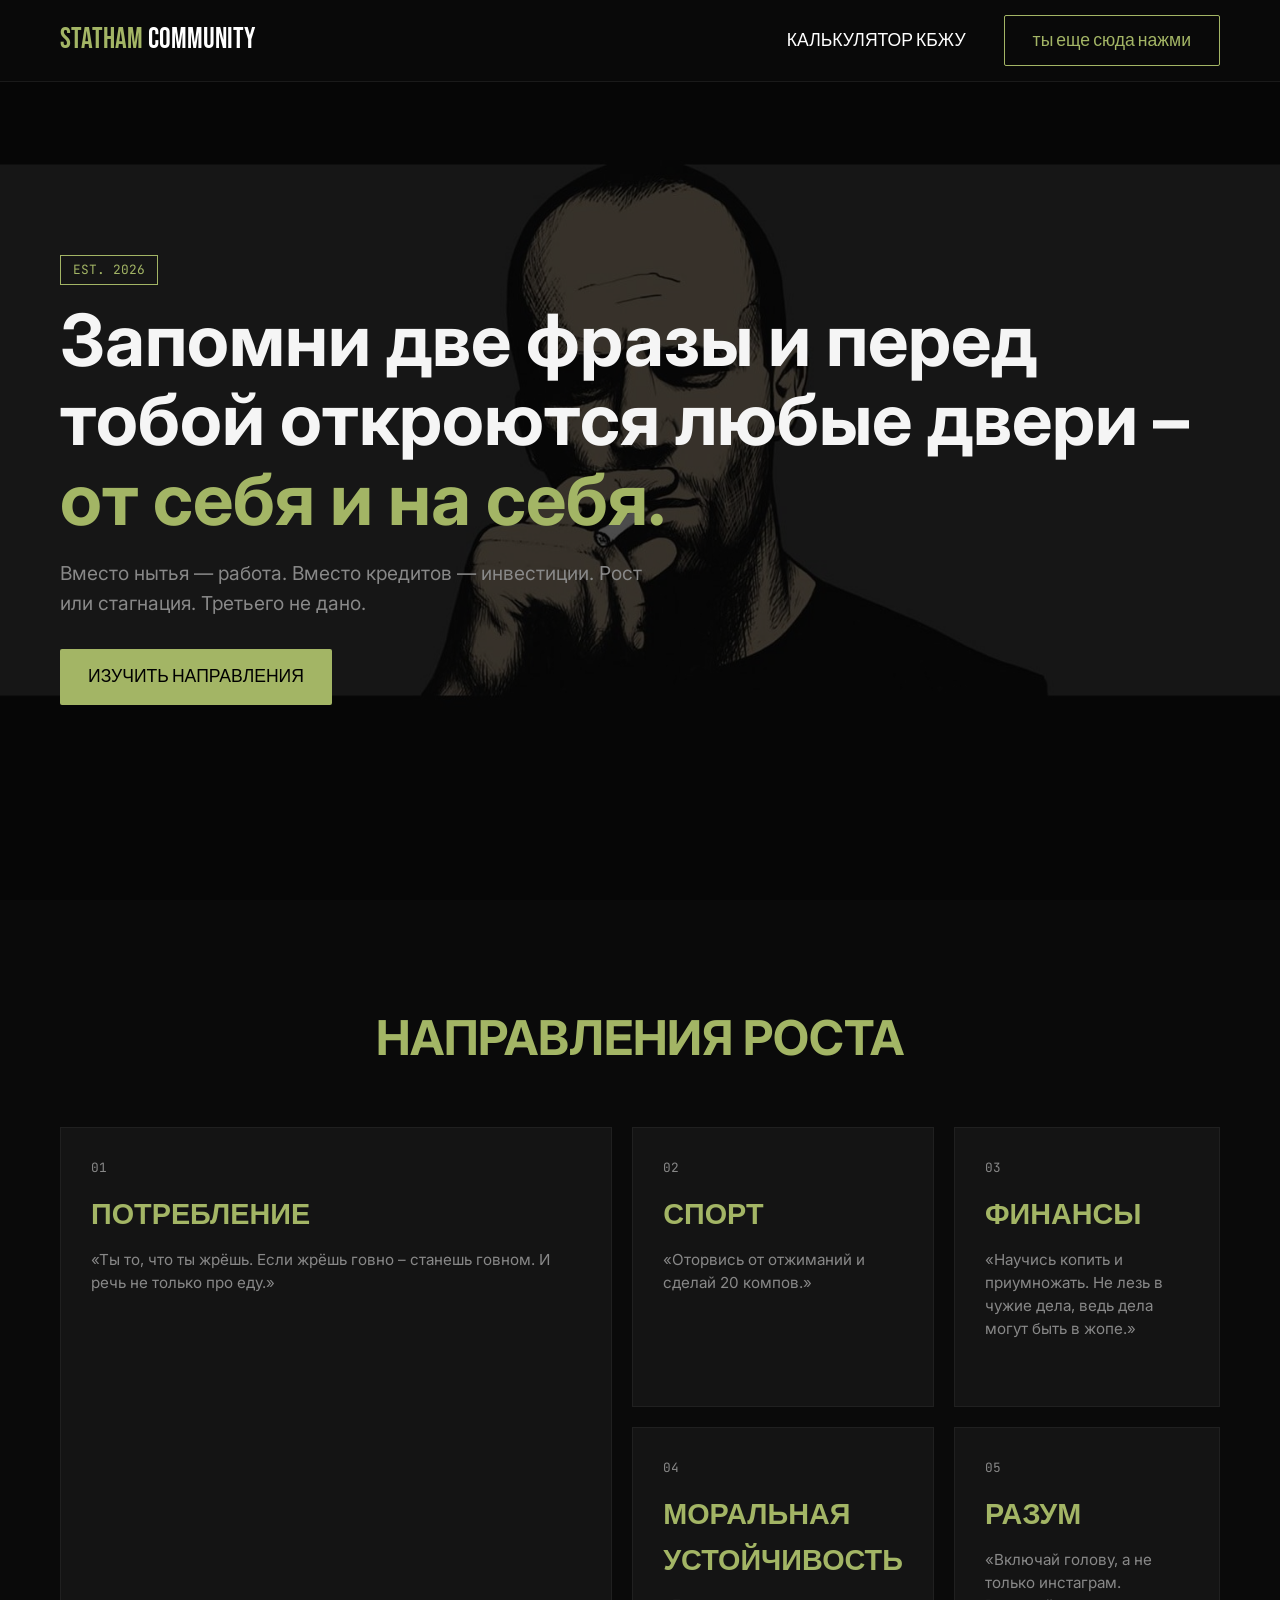
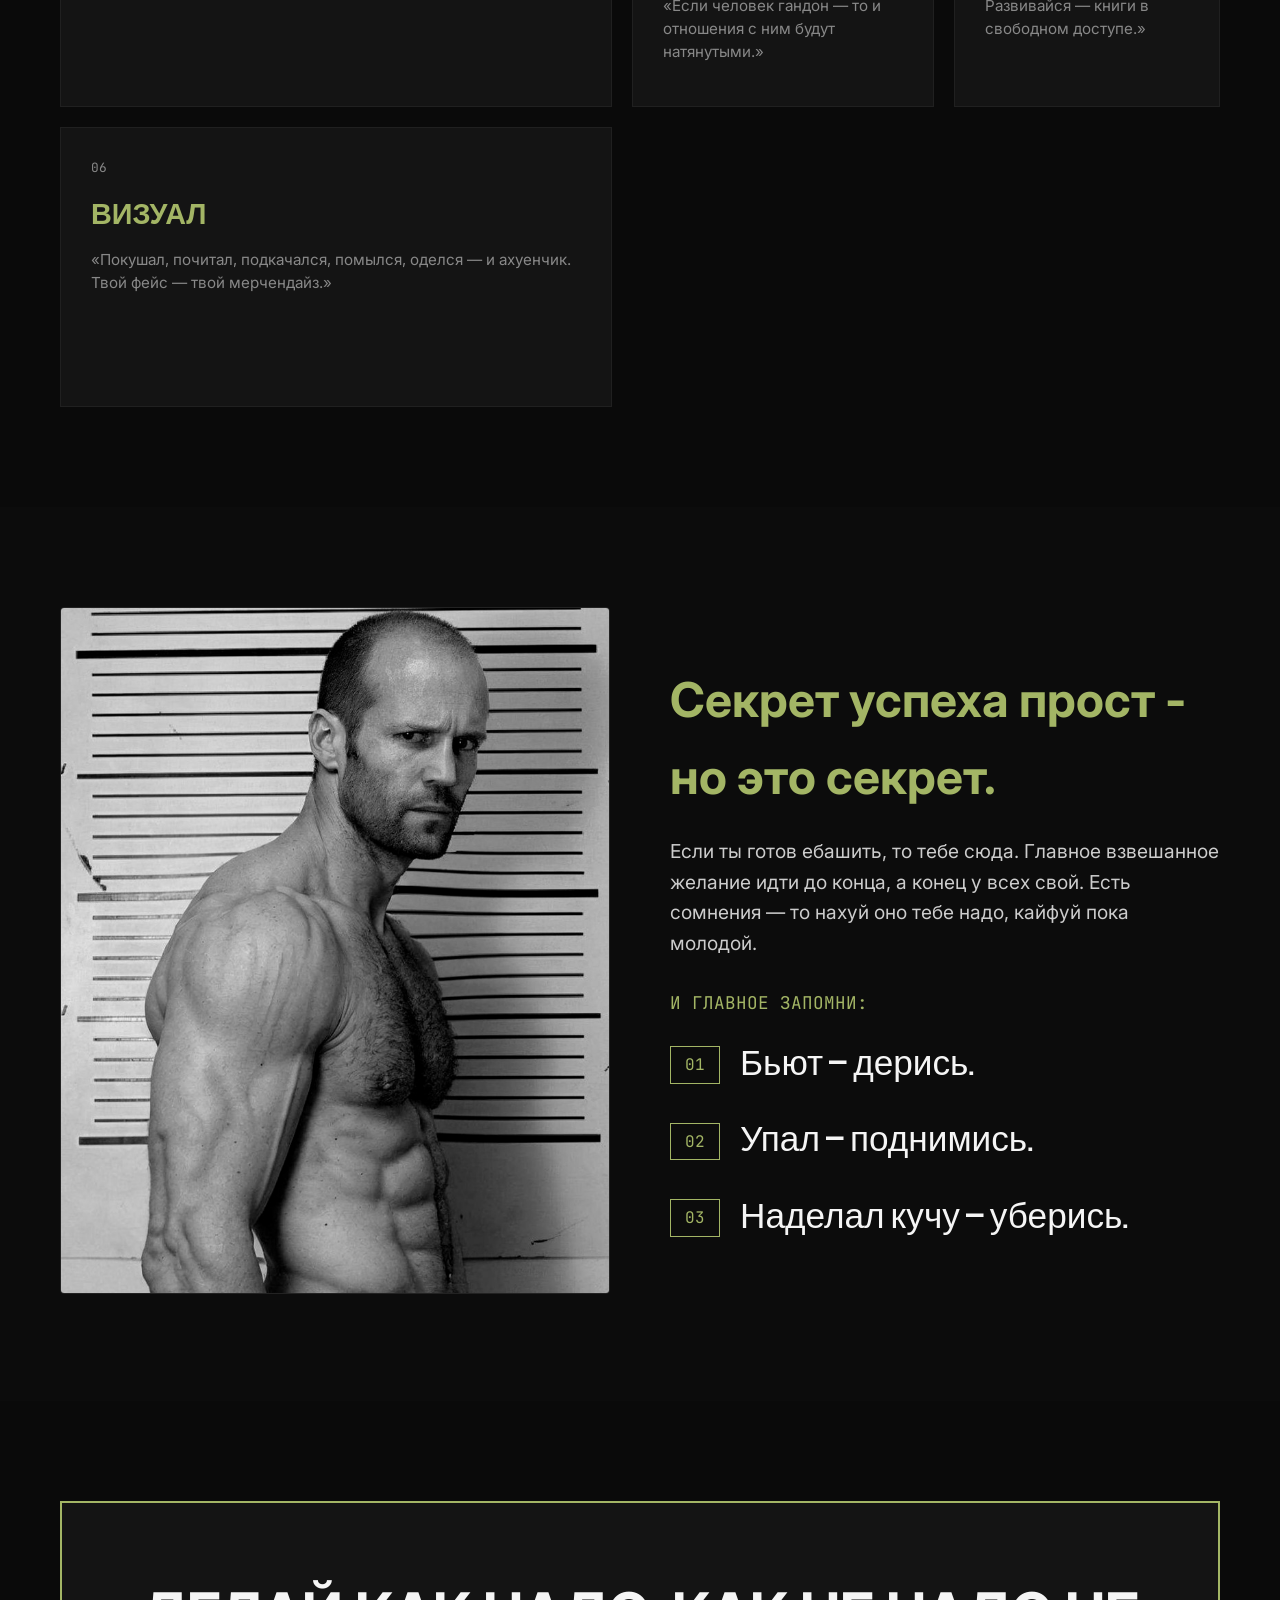
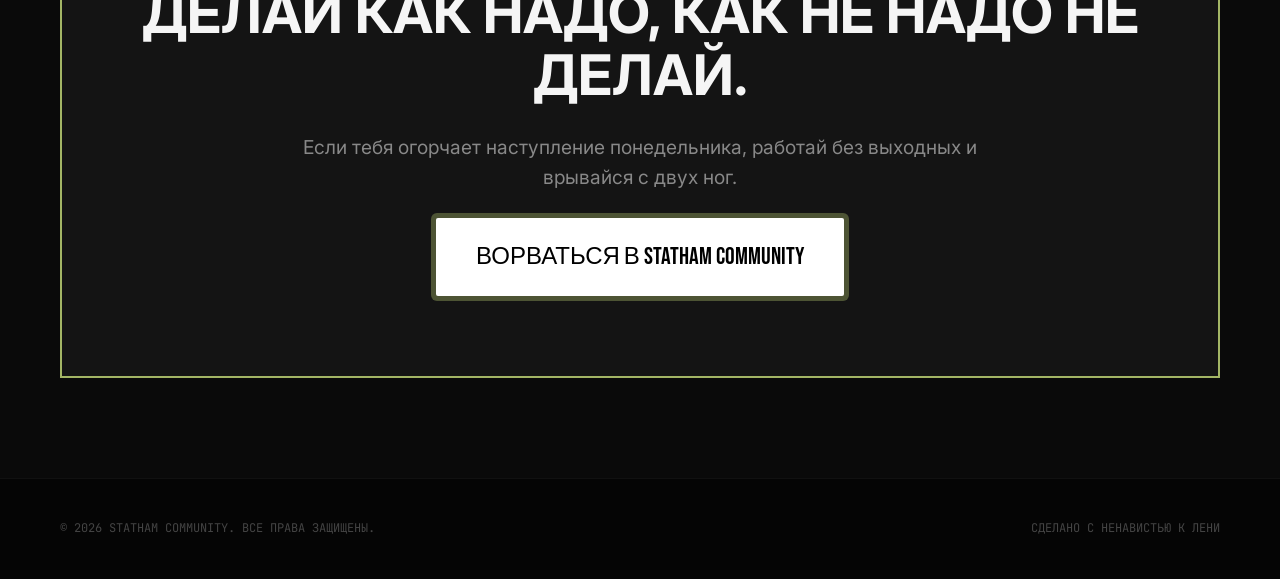
==== commit 8ef1111d: "fix calc" ====
--- a/index.html
+++ b/index.html
@@ -37,7 +37,7 @@
         <div class="container header-inner">
             <a href="#" class="logo">STATHAM <span>COMMUNITY</span></a>
             <nav class="header-buttons">
-                <button class="btn btn-text" id="calcBtn">КАЛЬКУЛЯТОР</button>
+                <button class="btn btn-text" id="calcBtn">КАЛЬКУЛЯТОР КБЖУ</button>
                 <button class="btn btn-outline" id="memBtn">ты еще сюда нажми</button>
             </nav>
         </div>
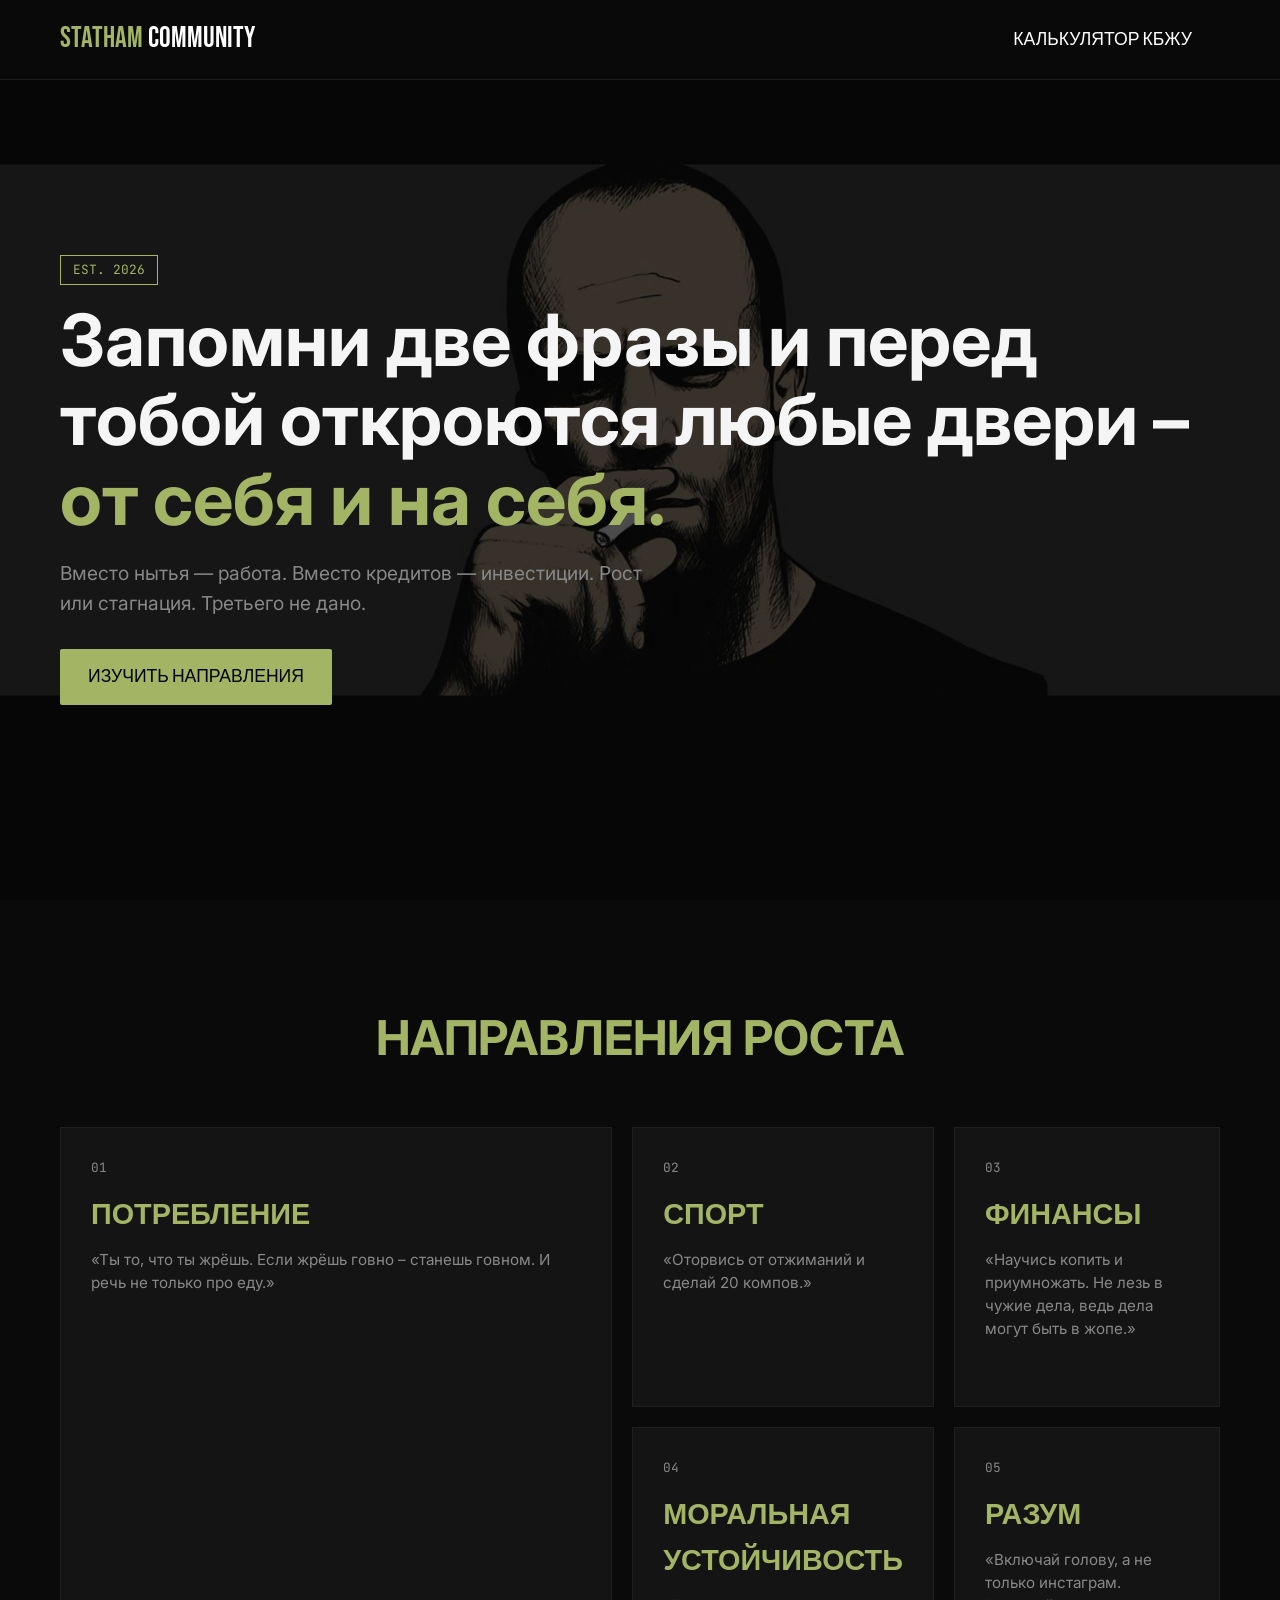
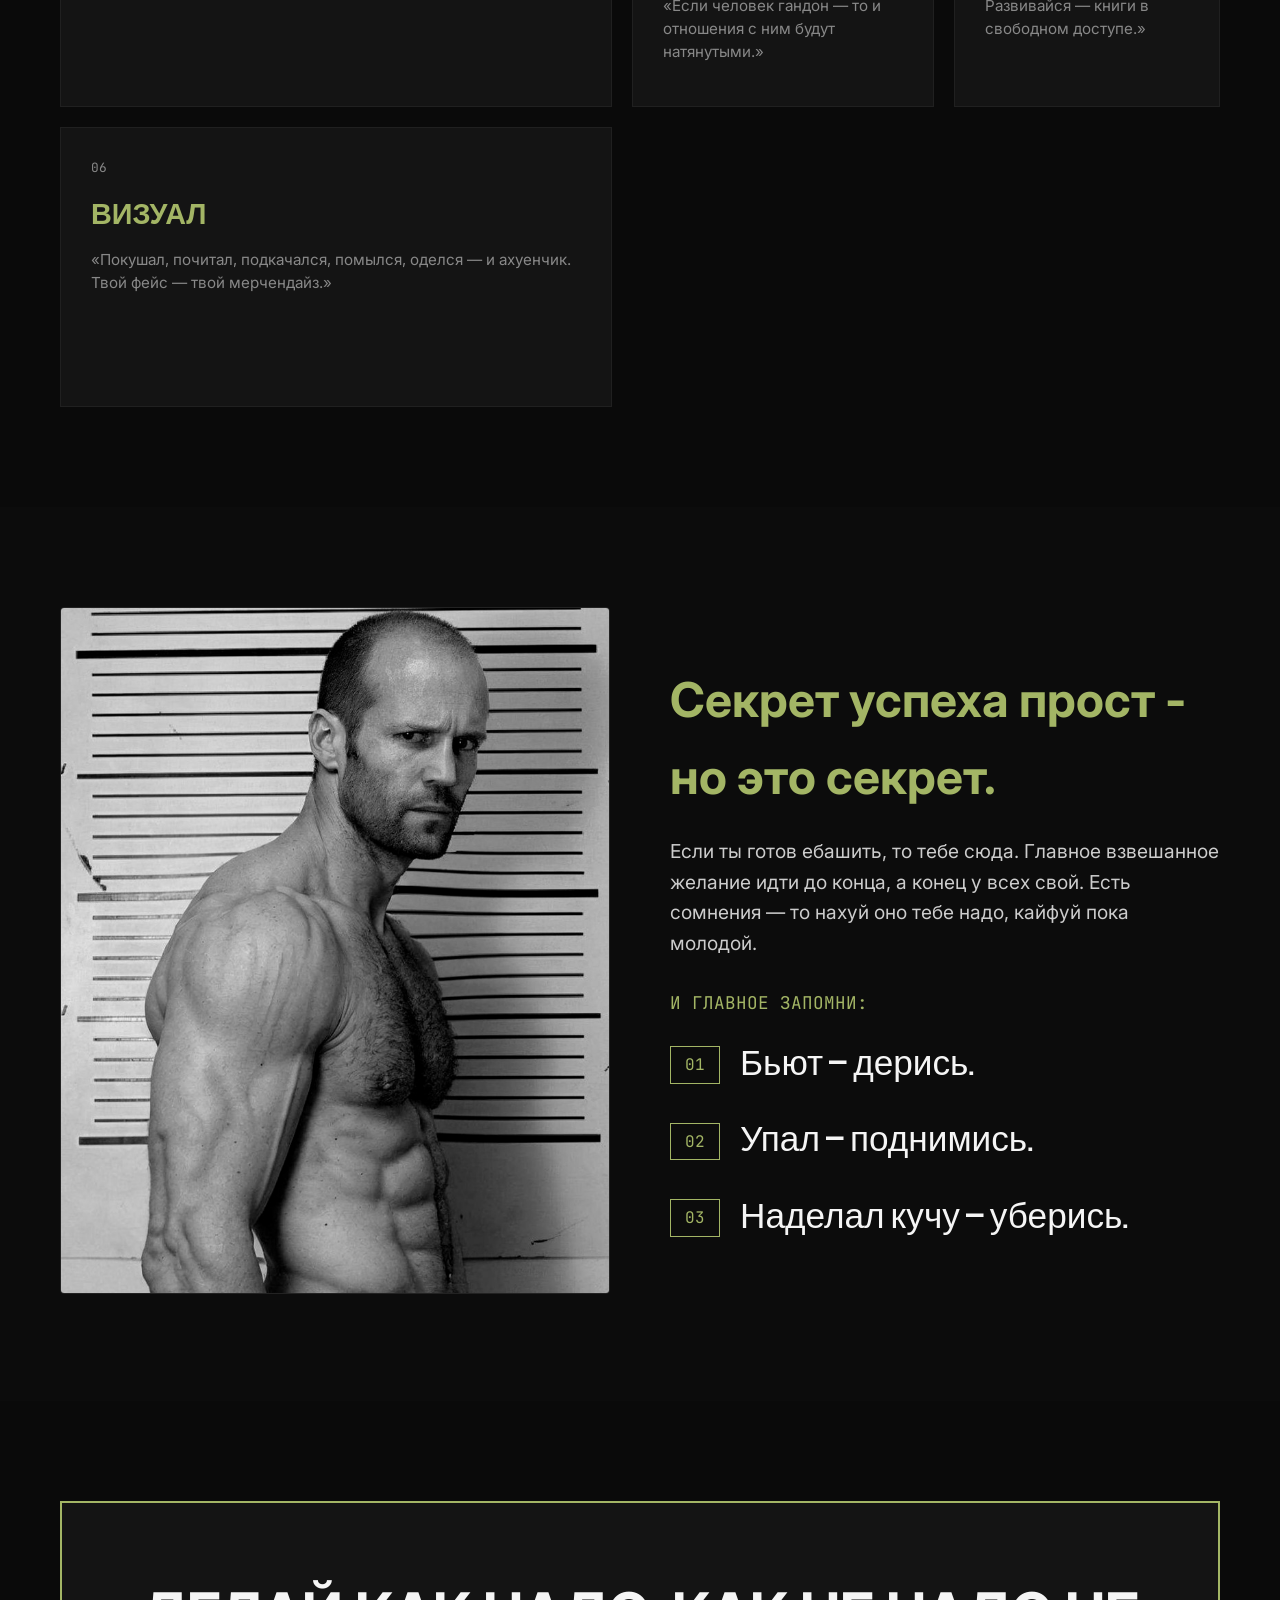
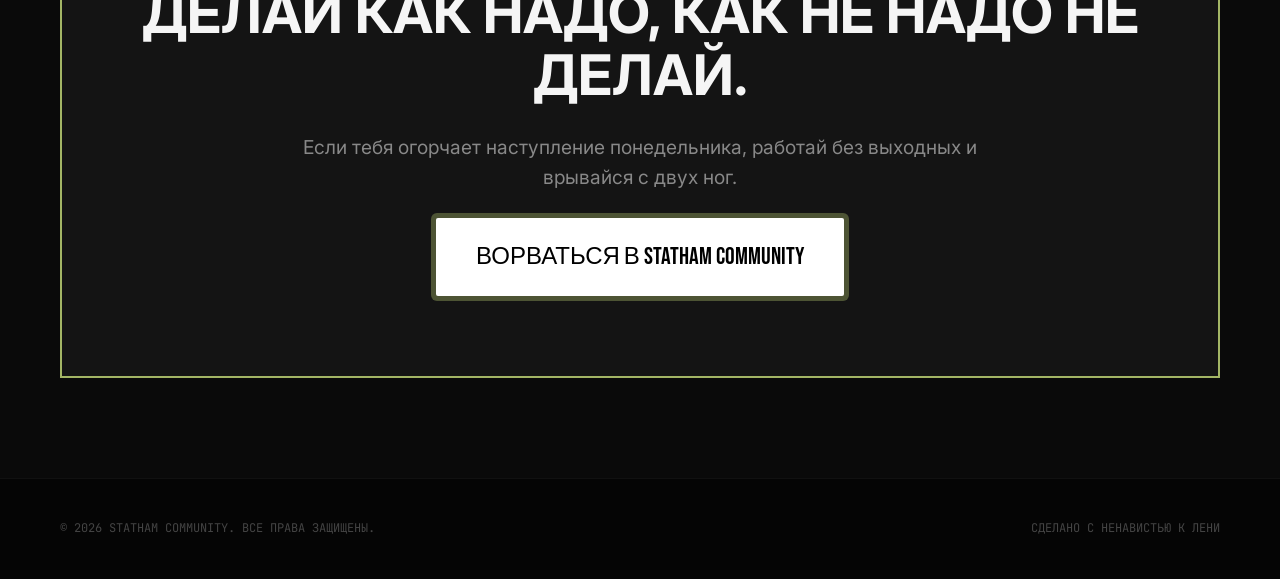
==== commit 8f89e49a: "fix modale" ====
--- a/index.html
+++ b/index.html
@@ -11,19 +11,6 @@
 </head>
 <body>
 
-    <!-- Мем -->
-    <div id="memModal" class="modal">
-        <div class="modal-content modal-mem">
-            <span class="close" id="closeMem">&times;</span>
-            <div class="modal-badge">STATHAM ADVICE</div>
-            <div class="modal-img-container">
-                <img src="assets/death-in-poverty.jpg" alt="Advice" class="modal-img">
-            </div>
-            <p class="modal-caption">Деньги не главное, главное их наличие</p>
-        </div>
-    </div>
-
-    <!-- Калькулятор -->
     <div id="calcModal" class="modal">
         <div class="modal-content modal-large">
             <span class="close" id="closeCalc">&times;</span>
@@ -38,7 +25,6 @@
             <a href="#" class="logo">STATHAM <span>COMMUNITY</span></a>
             <nav class="header-buttons">
                 <button class="btn btn-text" id="calcBtn">КАЛЬКУЛЯТОР КБЖУ</button>
-                <button class="btn btn-outline" id="memBtn">ты еще сюда нажми</button>
             </nav>
         </div>
     </header>
@@ -56,7 +42,6 @@
             </div>
         </section>
 
-        <!-- НАПРАВЛЕНИЯ РОСТА -->
         <section class="directions" id="directions">
             <div class="container">
                 <h2 class="section-title fade-up">НАПРАВЛЕНИЯ РОСТА</h2>
@@ -95,7 +80,6 @@
             </div>
         </section>
 
-        <!-- ПРАВИЛА -->
         <section class="rules">
             <div class="container rules-wrapper">
                 <div class="rules-image fade-up"><img src="assets/statham-portrait.jpg" alt="Portrait"></div>
@@ -112,7 +96,6 @@
             </div>
         </section>
 
-<!-- CTA -->
         <section class="cta">
             <div class="container">
                 <div class="cta-box fade-up">
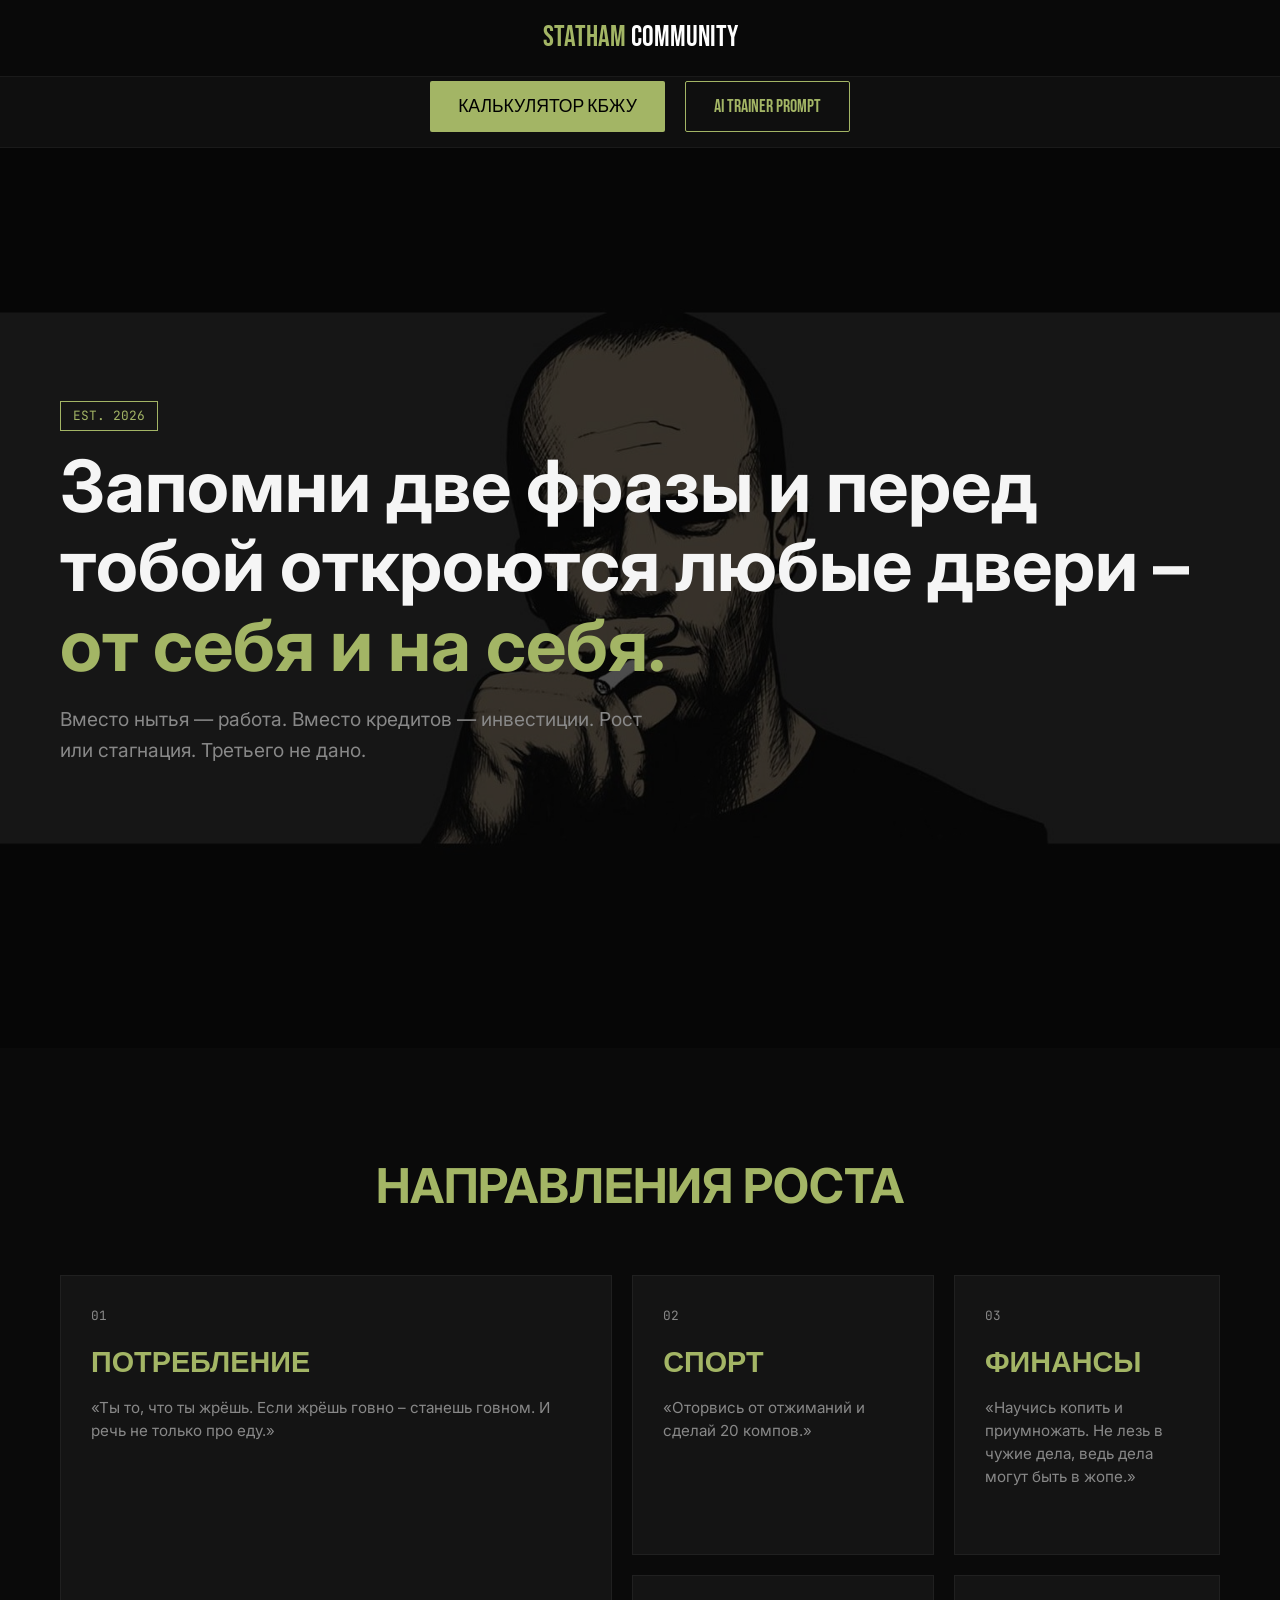
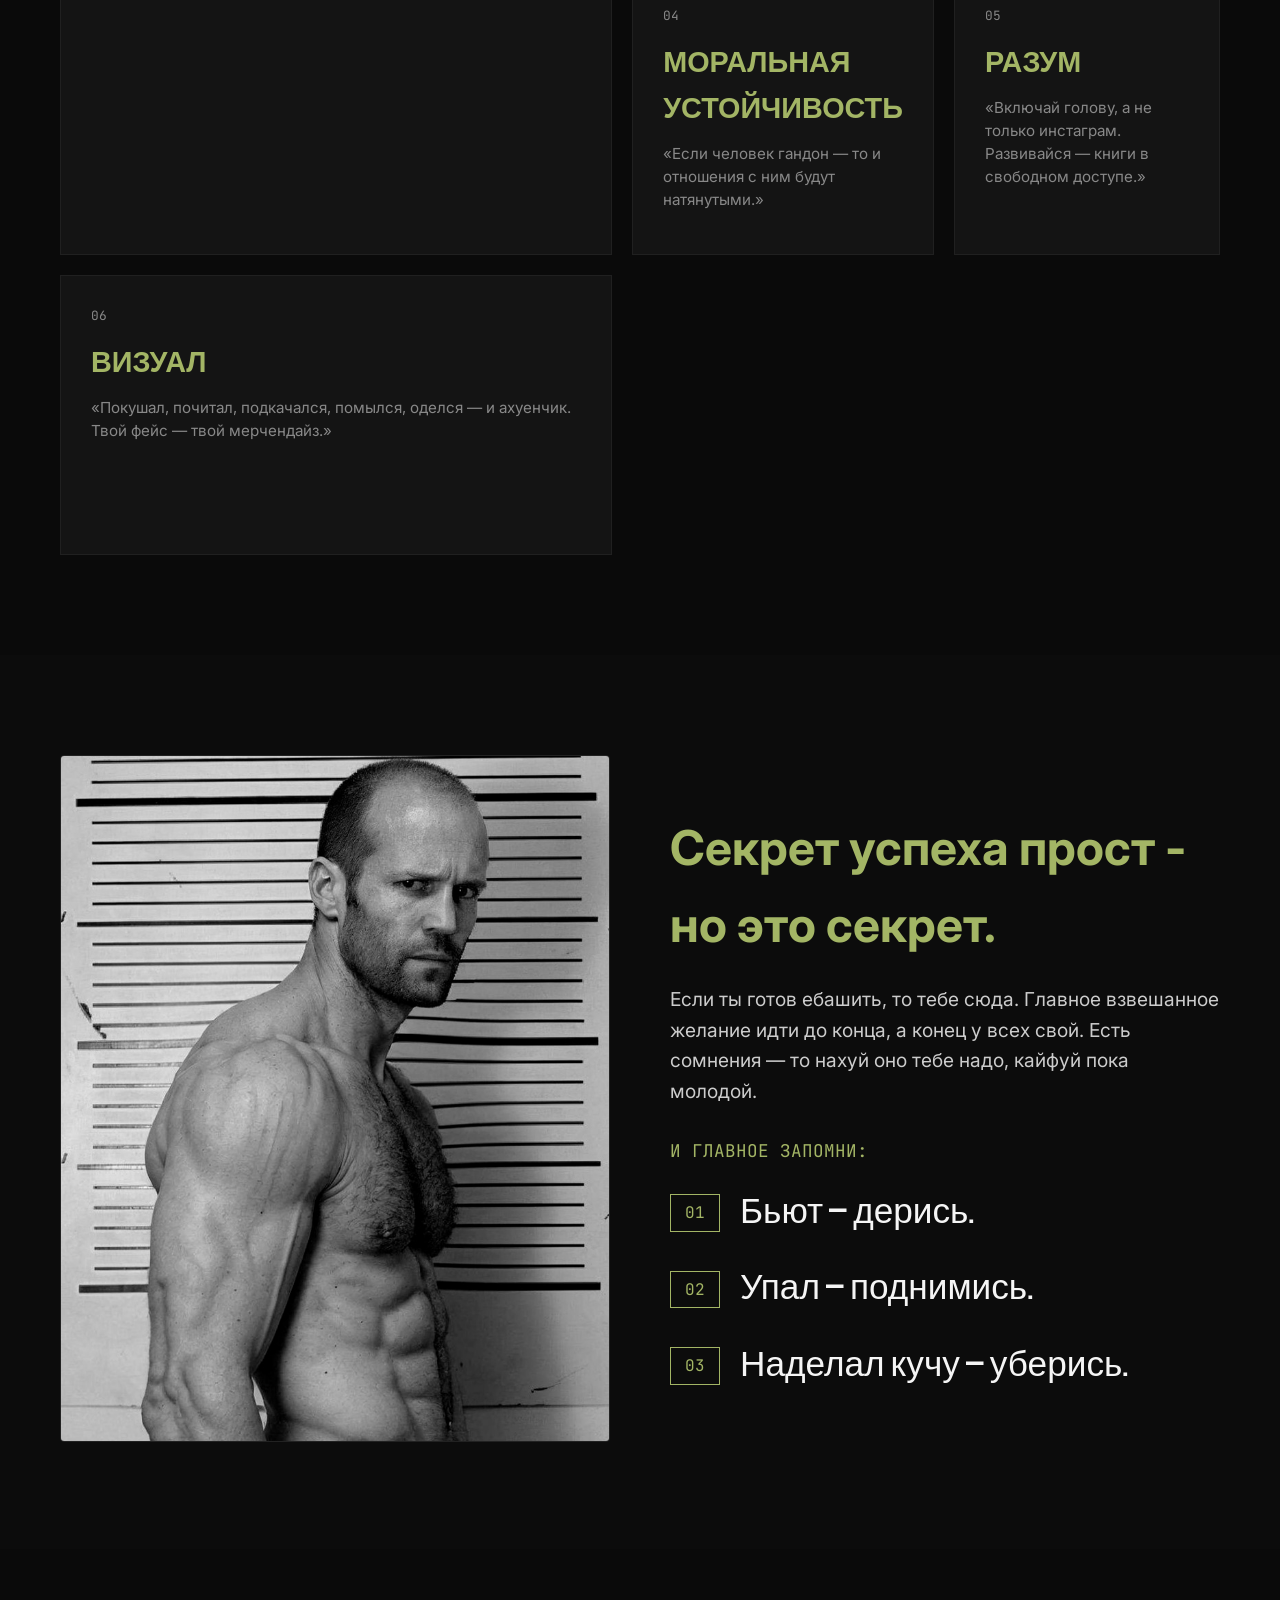
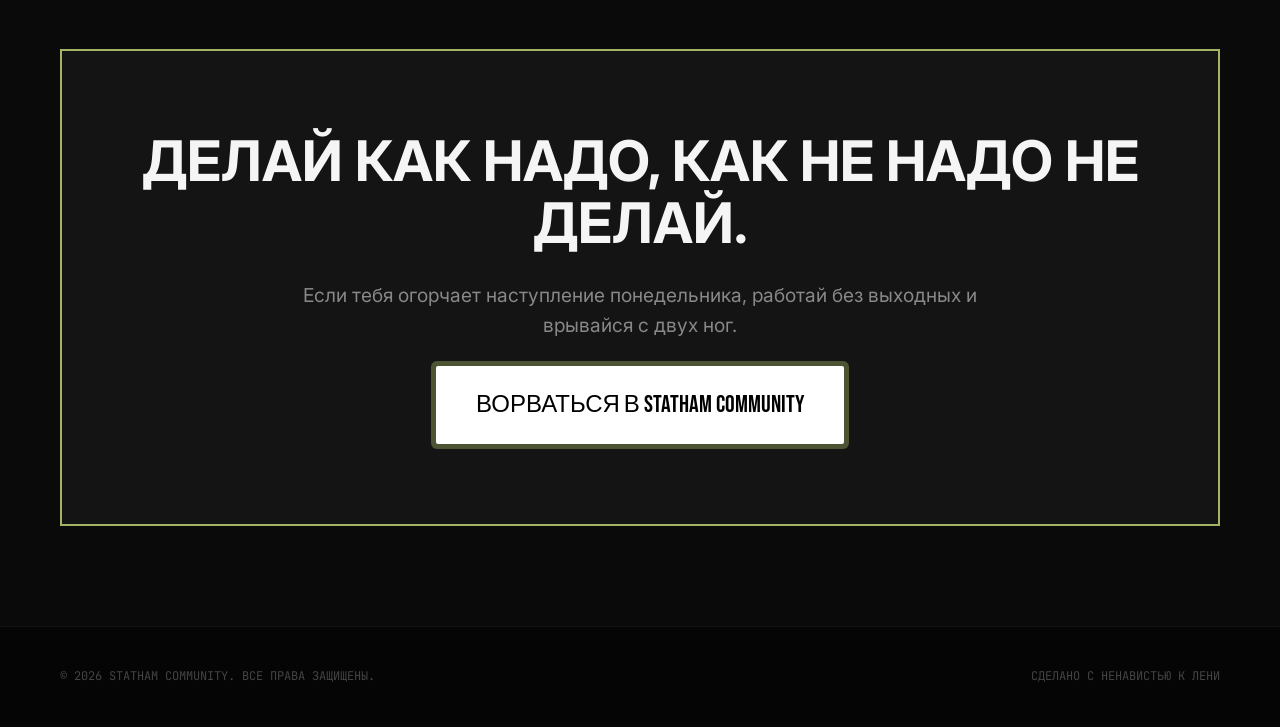
==== commit c4b2493d: "add ai trainer" ====
--- a/index.html
+++ b/index.html
@@ -11,6 +11,7 @@
 </head>
 <body>
 
+    <!-- Модалка: Калькулятор КБЖУ -->
     <div id="calcModal" class="modal">
         <div class="modal-content modal-large">
             <span class="close" id="closeCalc">&times;</span>
@@ -20,28 +21,42 @@
         </div>
     </div>
 
+    <!-- Модалка: AI TRAINER PROMPT -->
+    <div id="aiModal" class="modal">
+        <div class="modal-content modal-large">
+            <span class="close" id="closeAi">&times;</span>
+            <div class="iframe-scroll-wrapper">
+                <iframe src="ai-trainer.html" frameborder="0" class="calc-iframe"></iframe>
+            </div>
+        </div>
+    </div>
+
     <header class="header">
         <div class="container header-inner">
             <a href="#" class="logo">STATHAM <span>COMMUNITY</span></a>
-            <nav class="header-buttons">
-                <button class="btn btn-text" id="calcBtn">КАЛЬКУЛЯТОР КБЖУ</button>
-            </nav>
         </div>
     </header>
 
+    <!-- НОВАЯ ПАНЕЛЬ КНОПОК ПОД ШАПКОЙ -->
+    <div class="action-panel">
+        <div class="container action-grid">
+            <button class="btn btn-primary" id="calcBtn">КАЛЬКУЛЯТОР КБЖУ</button>
+            <button class="btn btn-outline" id="aiBtn">AI TRAINER PROMPT</button>
+        </div>
+    </div>
+
     <main>
+        <!-- Hero, Bento, Rules, CTA остаются как в прошлых версиях -->
         <section class="hero">
-            <div class="hero-bg"><img src="assets/statham-hero.jpg" alt="Hero"></div>
+            <div class="hero-bg"><img src="assets/statham-hero.jpg" alt="Statham"></div>
             <div class="container hero-content">
                 <div class="badge fade-up">EST. 2026</div>
                 <h1 class="hero-title fade-up">Запомни две фразы и перед тобой откроются любые двери – <span>от себя и на себя.</span></h1>
                 <p class="hero-subtitle fade-up">Вместо нытья — работа. Вместо кредитов — инвестиции. Рост или стагнация. Третьего не дано.</p>
-                <div class="hero-actions fade-up">
-                    <a href="#directions" class="btn btn-primary">ИЗУЧИТЬ НАПРАВЛЕНИЯ</a>
-                </div>
             </div>
         </section>
 
+        <!-- Directions, Rules, CTA... -->
         <section class="directions" id="directions">
             <div class="container">
                 <h2 class="section-title fade-up">НАПРАВЛЕНИЯ РОСТА</h2>
@@ -109,7 +124,7 @@
 
     <footer class="footer">
         <div class="container footer-bottom">
-            <p class="footer-copy">© 2026 STATHAM COMMUNITY. ВСЕ ПРАВА ЗАЩИЩЕНЫ.</p>
+            <p>© 2026 STATHAM COMMUNITY. ВСЕ ПРАВА ЗАЩИЩЕНЫ.</p>
             <p class="footer-hate">СДЕЛАНО С НЕНАВИСТЬЮ К ЛЕНИ</p>
         </div>
     </footer>
--- a/css/style.css
+++ b/css/style.css
@@ -11,25 +11,36 @@
 }
 
 * { margin: 0; padding: 0; box-sizing: border-box; }
+html { scroll-behavior: smooth; }
 body { background: var(--bg); color: var(--text); font-family: var(--font-main); line-height: 1.6; overflow-x: hidden; }
 .container { max-width: 1200px; margin: 0 auto; padding: 0 20px; }
 
-/* Buttons */
 .btn { display: inline-block; padding: 14px 28px; font-family: var(--font-accent); font-size: 1.1rem; text-decoration: none; cursor: pointer; border: none; transition: 0.3s; border-radius: 2px; text-align: center; }
 .btn-primary { background: var(--primary); color: #000; }
 .btn-outline { background: transparent; border: 1px solid var(--primary); color: var(--primary); }
 .btn-text { background: transparent; color: #fff; }
 .btn-cta { background: #fff; color: #000; padding: 20px 40px; font-size: clamp(1.1rem, 4vw, 1.5rem); font-family: var(--font-accent); text-decoration: none; box-shadow: 0 0 0 5px var(--primary-glow); }
 
-/* Header */
 .header { position: fixed; top: 0; width: 100%; z-index: 1000; padding: 15px 0; background: rgba(10, 10, 10, 0.95); backdrop-filter: blur(10px); border-bottom: 1px solid #1a1a1a; }
-.header-inner { display: flex; justify-content: space-between; align-items: center; }
+.header-inner { display: flex; justify-content: center; align-items: center; } /* Лого по центру */
 .logo { font-family: var(--font-accent); font-size: 1.8rem; color: var(--primary); text-decoration: none; }
 .logo span { color: #fff; }
-.header-buttons { display: flex; gap: 10px; }
 
-/* Hero */
-.hero { height: 100vh; display: flex; align-items: center; position: relative; padding-top: 60px; }
+.action-panel {
+    background: #0f0f0f;
+    padding: 15px 0;
+    border-bottom: 1px solid #1a1a1a;
+    position: relative;
+    z-index: 900;
+    margin-top: 66px;
+}
+.action-grid {
+    display: flex;
+    justify-content: center;
+    gap: 20px;
+}
+
+.hero { height: 100vh; display: flex; align-items: center; position: relative; overflow: hidden; }
 .hero-bg { position: absolute; inset: 0; z-index: -1; }
 .hero-bg img { width: 100%; height: 100%; object-fit: cover; filter: brightness(0.3); }
 .hero-title { font-size: clamp(2.2rem, 7vw, 4.5rem); line-height: 1.1; margin-bottom: 20px; }
@@ -37,33 +48,26 @@
 .hero-subtitle { font-size: clamp(1rem, 3vw, 1.2rem); color: var(--text-muted); max-width: 600px; margin-bottom: 30px; }
 .badge { display: inline-block; font-family: var(--font-mono); color: var(--primary); border: 1px solid var(--primary); padding: 4px 12px; font-size: 0.8rem; margin-bottom: 15px; }
 
-/* Bento Grid - FIXED ALIGNMENT */
 .directions { padding: 100px 0; }
 .section-title { font-size: clamp(2rem, 5vw, 3rem); color: var(--primary); text-align: center; margin-bottom: 50px; }
-
-.bento-grid { 
-    display: grid; 
-    grid-template-columns: repeat(4, 1fr); 
-    grid-auto-rows: 280px; 
-    gap: 20px; 
-}
+.bento-grid { display: grid; grid-template-columns: repeat(4, 1fr); grid-auto-rows: 280px; gap: 20px; }
 .bento-item { 
     background: var(--card-bg); 
     padding: 30px; 
     border: 1px solid rgba(255,255,255,0.05); 
     display: flex; 
     flex-direction: column; 
-    justify-content: flex-start; /* Текст сверху */
+    justify-content: flex-start;
+    text-align: left;
     transition: 0.3s;
 }
 .bento-item h3 { font-family: var(--font-accent); font-size: 1.8rem; margin: 15px 0 10px; color: var(--primary); }
 .bento-item p { color: var(--text-muted); font-size: 0.95rem; line-height: 1.5; }
 .card-num { font-family: var(--font-mono); font-size: 0.8rem; color: var(--text-muted); }
-
 .card-large { grid-column: span 2; grid-row: span 2; }
 .card-wide { grid-column: span 2; }
 
-/* Rules - FIXED */
+/* Rules */
 .rules { padding: 100px 0; background: #0c0c0c; }
 .rules-wrapper { display: grid; grid-template-columns: 1fr 1fr; gap: 60px; align-items: center; }
 .rules-image img { width: 100%; border-radius: 4px; filter: grayscale(1); border: 1px solid #222; }
@@ -71,40 +75,35 @@
 .section-title.left { text-align: left; margin-bottom: 0; }
 .rules-text { font-size: 1.2rem; color: #ccc; }
 .rules-note { font-family: var(--font-mono); color: var(--primary); font-size: 1.1rem; text-transform: uppercase; margin-top: 10px; }
-
 .rules-list { display: flex; flex-direction: column; gap: 20px; }
 .rule-item { display: flex; align-items: center; gap: 20px; font-family: var(--font-accent); font-size: clamp(1.5rem, 4vw, 2.2rem); }
 .rule-item span { font-family: var(--font-mono); font-size: 1rem; color: var(--primary); border: 1px solid var(--primary); padding: 5px 12px; min-width: 50px; text-align: center; }
 
-/* CTA - FIXED */
 .cta { padding: 100px 0; }
 .cta-box { background: var(--card-bg); border: 2px solid var(--primary); padding: 80px 40px; text-align: center; display: flex; flex-direction: column; align-items: center; gap: 25px; }
 .cta-title { font-size: clamp(1.8rem, 6vw, 3.5rem); line-height: 1.1; }
 .cta-text { font-size: 1.2rem; color: var(--text-muted); max-width: 700px; }
 
-/* Footer */
 .footer { padding: 40px 0; background: #050505; border-top: 1px solid #111; }
 .footer-bottom { display: flex; justify-content: space-between; align-items: center; font-family: var(--font-mono); font-size: 0.75rem; color: #444; }
 
-/* Modals */
 .modal { display: none; position: fixed; inset: 0; z-index: 2000; background: rgba(0,0,0,0.98); align-items: center; justify-content: center; }
 .modal-content { background: var(--card-bg); position: relative; width: 100%; }
-.modal-mem { max-width: 500px; padding: 30px; text-align: center; margin: 20px; }
 .modal-large { max-width: 900px; height: 90vh; display: flex; flex-direction: column; }
-.iframe-scroll-wrapper { flex-grow: 1; overflow: hidden; }
-.calc-iframe { width: 100%; height: 100%; border: none; }
-.close { position: absolute; top: 15px; right: 20px; font-size: 2.5rem; color: var(--primary); cursor: pointer; z-index: 100; }
+.iframe-scroll-wrapper { flex-grow: 1; overflow-y: auto; -webkit-overflow-scrolling: touch; }
+.calc-iframe { width: 100%; height: 100%; border: none; display: block; }
+.close { position: absolute; top: 15px; right: 20px; font-size: 2.5rem; color: var(--primary); cursor: pointer; z-index: 2100; }
 
-/* Mobile */
 @media (max-width: 850px) {
     .bento-grid { grid-template-columns: repeat(2, 1fr); grid-auto-rows: minmax(220px, auto); }
     .rules-wrapper { grid-template-columns: 1fr; }
 }
 
 @media (max-width: 600px) {
-    .header-inner { flex-direction: column; gap: 15px; }
-    .header-buttons { width: 100%; }
-    .header-buttons .btn { flex: 1; padding: 10px 5px; font-size: 0.85rem; }
+    .action-panel { margin-top: 60px; padding: 10px 0; }
+    .action-grid { flex-direction: column; gap: 10px; padding: 0 20px; }
+    .action-grid .btn { width: 100%; font-size: 0.95rem; }
+
     .hero { text-align: center; }
     .hero-subtitle { margin: 0 auto 30px; }
     .bento-grid { grid-template-columns: 1fr; }
